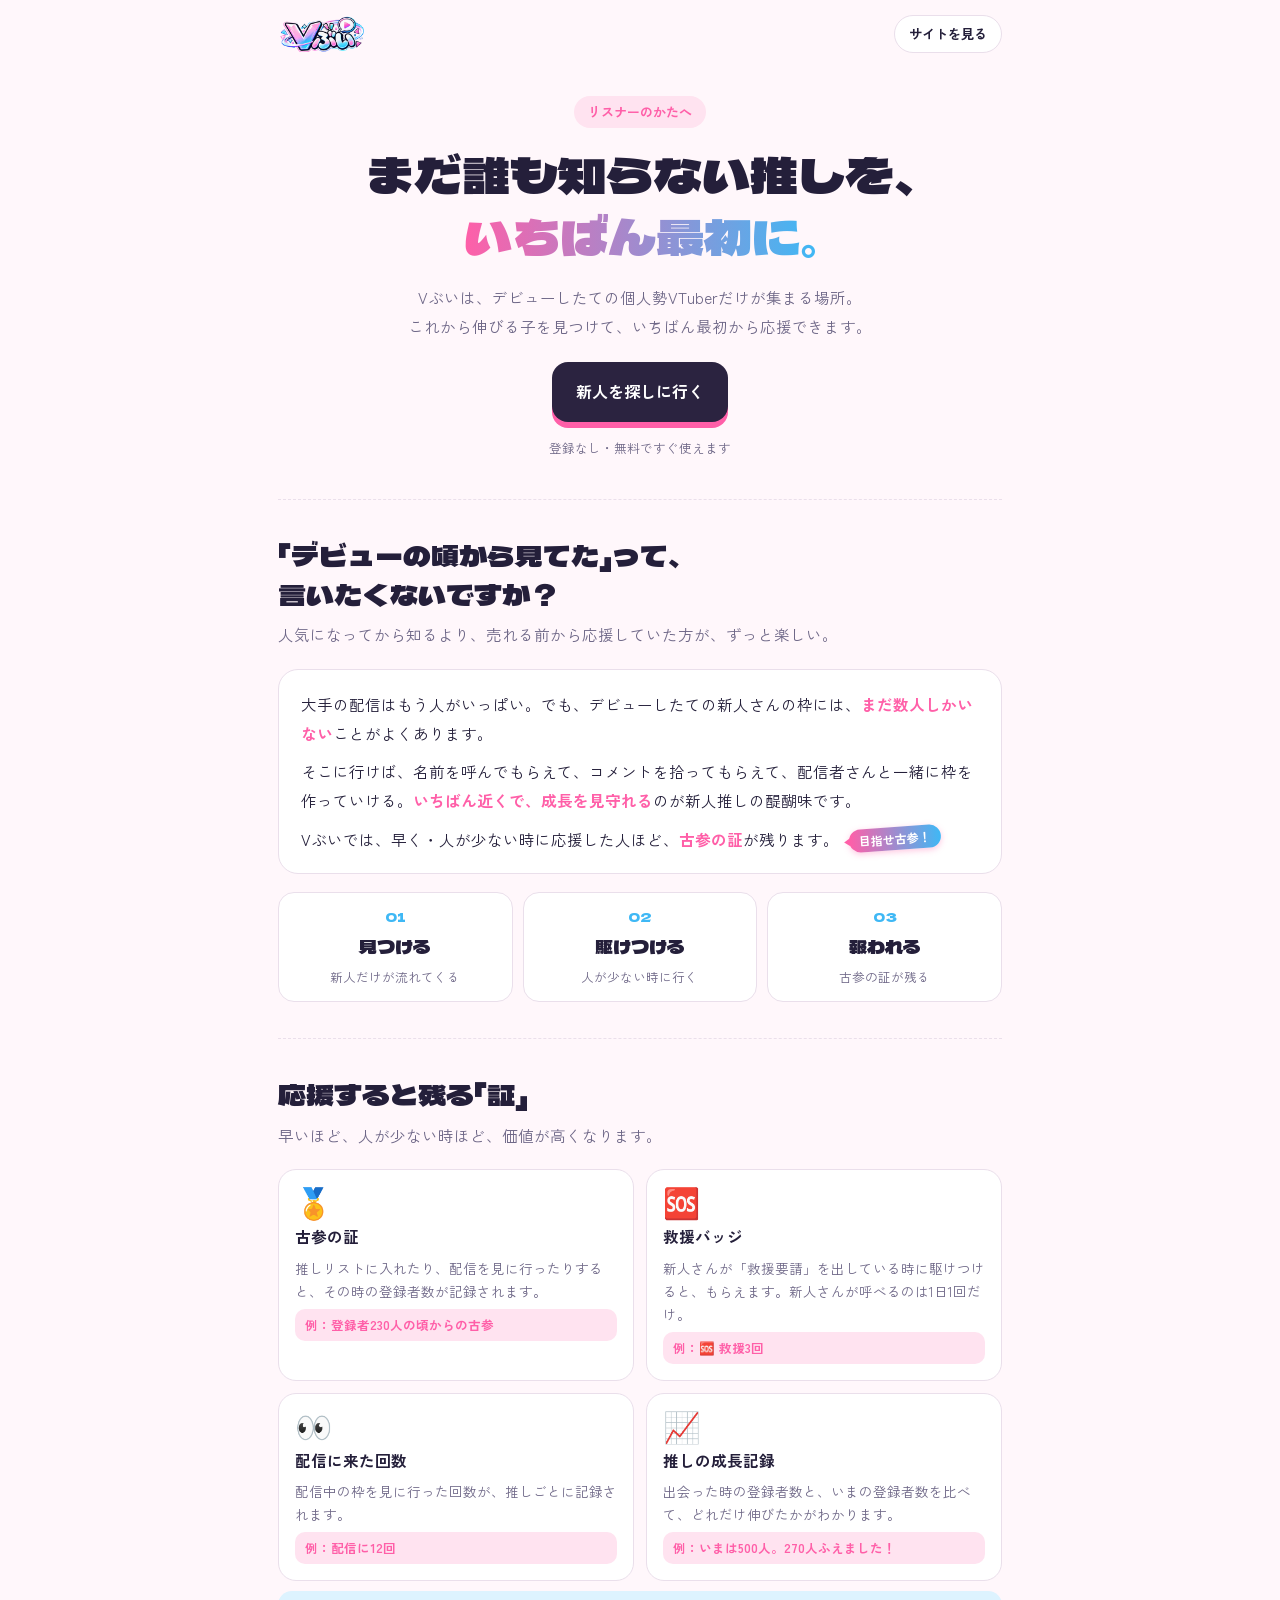
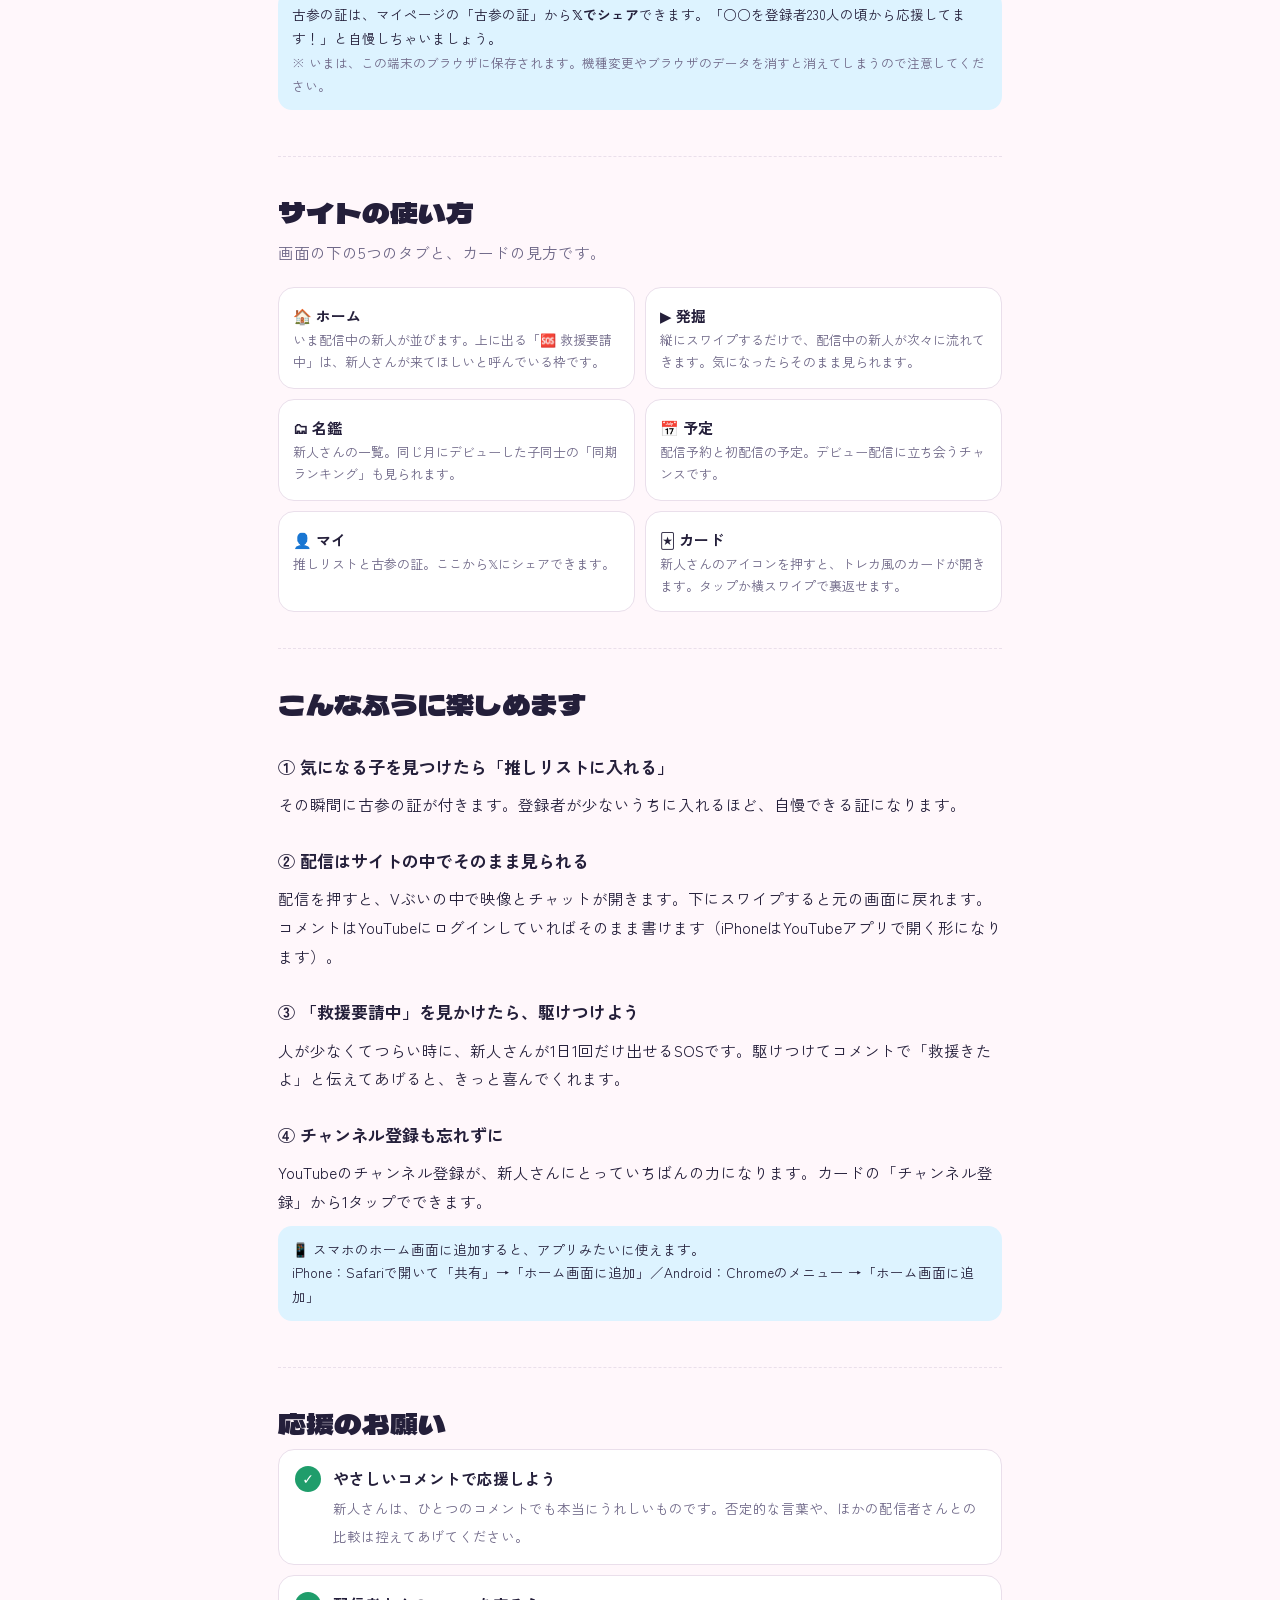
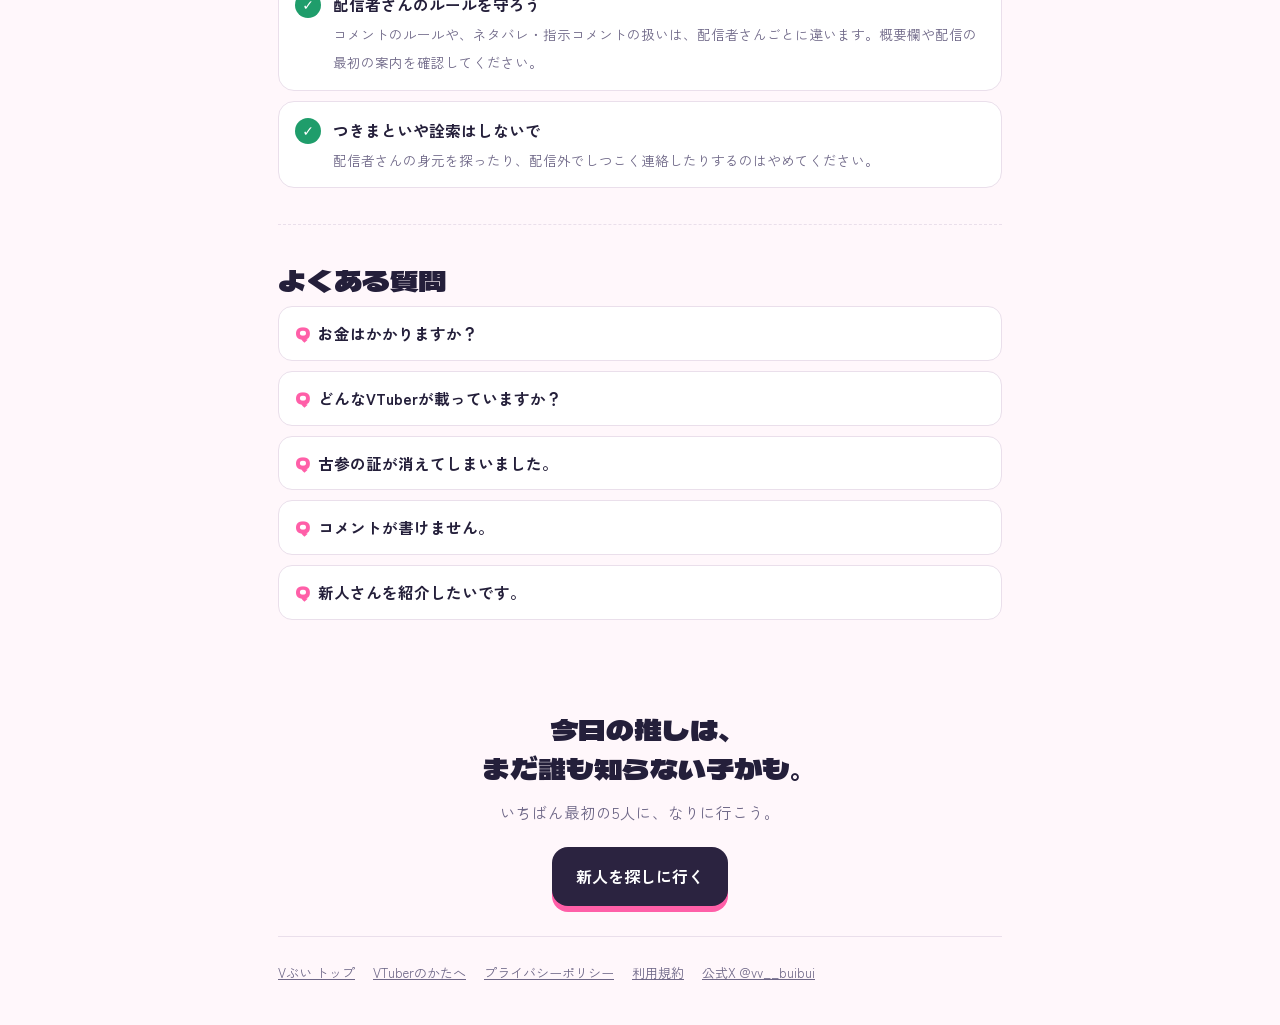
==== for-listener.html @ 29aeefef "リスナー向けLP・VTuber向け使い方ガイドを追加、各ページから相互リンク Co-Authored-By: Claude Opus 5.5 <noreply@anthropic.com> Claud" ====
<!doctype html>
<html lang="ja">
<head>
<meta charset="utf-8">
<meta name="viewport" content="width=device-width,initial-scale=1,viewport-fit=cover">
<title>リスナーのかたへ｜Vぶい</title>
<meta name="description" content="まだ誰も知らない新人VTuberを、いちばん最初に見つけよう。Vぶいは、デビューしたての個人勢VTuberだけが集まる場所です。早く応援した人ほど「古参の証」が残ります。">
<meta property="og:title" content="リスナーのかたへ｜Vぶい">
<meta property="og:description" content="これから伸びる新人VTuberを見つけて、いちばん最初から応援しよう。目指せ古参！">
<meta property="og:image" content="https://vvbuibui.com/icon-512.png">
<link rel="icon" href="icon-192.png">
<link rel="apple-touch-icon" href="icon-180.png">
<link rel="preconnect" href="https://fonts.googleapis.com">
<link rel="preconnect" href="https://fonts.gstatic.com" crossorigin>
<link rel="stylesheet" href="https://fonts.googleapis.com/css2?family=Dela+Gothic+One&family=Zen+Kaku+Gothic+New:wght@400;500;700&display=swap">
<link rel="stylesheet" href="lp.css">
</head>
<body>
<div class="wrap">
<header class="top">
  <a href="./"><img src="logo.png" alt="Vぶい"></a>
  <a class="app" href="./">サイトを見る</a>
</header>

<div class="hero">
  <span class="kicker">リスナーのかたへ</span>
  <h1>まだ誰も知らない推しを、<br><em>いちばん最初に。</em></h1>
  <p>Vぶいは、デビューしたての個人勢VTuberだけが集まる場所。<br>これから伸びる子を見つけて、いちばん最初から応援できます。</p>
  <a class="cta" href="./">新人を探しに行く</a>
  <span class="cta-note">登録なし・無料ですぐ使えます</span>
</div>

<section>
  <h2>「デビューの頃から見てた」って、<br>言いたくないですか？</h2>
  <p class="lead">人気になってから知るより、売れる前から応援していた方が、ずっと楽しい。</p>
  <div class="story">
    <p>大手の配信はもう人がいっぱい。でも、デビューしたての新人さんの枠には、<b>まだ数人しかいない</b>ことがよくあります。</p>
    <p>そこに行けば、名前を呼んでもらえて、コメントを拾ってもらえて、配信者さんと一緒に枠を作っていける。<b>いちばん近くで、成長を見守れる</b>のが新人推しの醍醐味です。</p>
    <p>Vぶいでは、早く・人が少ない時に応援した人ほど、<b>古参の証</b>が残ります。<span class="pop">目指せ古参！</span></p>
  </div>
  <div class="cycle">
    <div><span class="n">01</span><b>見つける</b><span>新人だけが流れてくる</span></div>
    <div><span class="n">02</span><b>駆けつける</b><span>人が少ない時に行く</span></div>
    <div><span class="n">03</span><b>報われる</b><span>古参の証が残る</span></div>
  </div>
</section>

<section>
  <h2>応援すると残る「証」</h2>
  <p class="lead">早いほど、人が少ない時ほど、価値が高くなります。</p>
  <div class="badges">
    <div class="badge"><span class="em">🏅</span><h3>古参の証</h3><p>推しリストに入れたり、配信を見に行ったりすると、その時の登録者数が記録されます。</p><span class="ex">例：登録者230人の頃からの古参</span></div>
    <div class="badge"><span class="em">🆘</span><h3>救援バッジ</h3><p>新人さんが「救援要請」を出している時に駆けつけると、もらえます。新人さんが呼べるのは1日1回だけ。</p><span class="ex">例：🆘 救援3回</span></div>
    <div class="badge"><span class="em">👀</span><h3>配信に来た回数</h3><p>配信中の枠を見に行った回数が、推しごとに記録されます。</p><span class="ex">例：配信に12回</span></div>
    <div class="badge"><span class="em">📈</span><h3>推しの成長記録</h3><p>出会った時の登録者数と、いまの登録者数を比べて、どれだけ伸びたかがわかります。</p><span class="ex">例：いまは500人。270人ふえました！</span></div>
  </div>
  <div class="note-box">古参の証は、マイページの「古参の証」から<b>𝕏でシェア</b>できます。「○○を登録者230人の頃から応援してます！」と自慢しちゃいましょう。<br><span style="font-size:12.5px;color:var(--muted)">※ いまは、この端末のブラウザに保存されます。機種変更やブラウザのデータを消すと消えてしまうので注意してください。</span></div>
</section>

<section>
  <h2>サイトの使い方</h2>
  <p class="lead">画面の下の5つのタブと、カードの見方です。</p>
  <div class="tabs4">
    <div><b>🏠 ホーム</b><span>いま配信中の新人が並びます。上に出る「🆘 救援要請中」は、新人さんが来てほしいと呼んでいる枠です。</span></div>
    <div><b>▶️ 発掘</b><span>縦にスワイプするだけで、配信中の新人が次々に流れてきます。気になったらそのまま見られます。</span></div>
    <div><b>🗂 名鑑</b><span>新人さんの一覧。同じ月にデビューした子同士の「同期ランキング」も見られます。</span></div>
    <div><b>📅 予定</b><span>配信予約と初配信の予定。デビュー配信に立ち会うチャンスです。</span></div>
    <div><b>👤 マイ</b><span>推しリストと古参の証。ここから𝕏にシェアできます。</span></div>
    <div><b>🃏 カード</b><span>新人さんのアイコンを押すと、トレカ風のカードが開きます。タップか横スワイプで裏返せます。</span></div>
  </div>
</section>

<section class="guide">
  <h2>こんなふうに楽しめます</h2>
  <h3>① 気になる子を見つけたら「推しリストに入れる」</h3>
  <p>その瞬間に古参の証が付きます。登録者が少ないうちに入れるほど、自慢できる証になります。</p>
  <h3>② 配信はサイトの中でそのまま見られる</h3>
  <p>配信を押すと、Vぶいの中で映像とチャットが開きます。下にスワイプすると元の画面に戻れます。コメントはYouTubeにログインしていればそのまま書けます（iPhoneはYouTubeアプリで開く形になります）。</p>
  <h3>③ 「救援要請中」を見かけたら、駆けつけよう</h3>
  <p>人が少なくてつらい時に、新人さんが1日1回だけ出せるSOSです。駆けつけてコメントで「救援きたよ」と伝えてあげると、きっと喜んでくれます。</p>
  <h3>④ チャンネル登録も忘れずに</h3>
  <p>YouTubeのチャンネル登録が、新人さんにとっていちばんの力になります。カードの「チャンネル登録」から1タップでできます。</p>
  <div class="note-box">📱 スマホのホーム画面に追加すると、アプリみたいに使えます。<br>iPhone：Safariで開いて「共有」→「ホーム画面に追加」／Android：Chromeのメニュー →「ホーム画面に追加」</div>
</section>

<section>
  <h2>応援のお願い</h2>
  <div class="safe">
    <div><span class="ck">✓</span><p style="margin:0"><b>やさしいコメントで応援しよう</b><span>新人さんは、ひとつのコメントでも本当にうれしいものです。否定的な言葉や、ほかの配信者さんとの比較は控えてあげてください。</span></p></div>
    <div><span class="ck">✓</span><p style="margin:0"><b>配信者さんのルールを守ろう</b><span>コメントのルールや、ネタバレ・指示コメントの扱いは、配信者さんごとに違います。概要欄や配信の最初の案内を確認してください。</span></p></div>
    <div><span class="ck">✓</span><p style="margin:0"><b>つきまといや詮索はしないで</b><span>配信者さんの身元を探ったり、配信外でしつこく連絡したりするのはやめてください。</span></p></div>
  </div>
</section>

<section class="faq">
  <h2>よくある質問</h2>
  <details><summary>お金はかかりますか？</summary><p>かかりません。登録もいりません。</p></details>
  <details><summary>どんなVTuberが載っていますか？</summary><p>YouTubeで配信している、デビューしたての個人勢VTuberです。大手事務所の方、AIの自動配信、切り抜きチャンネルは載せていません。</p></details>
  <details><summary>古参の証が消えてしまいました。</summary><p>いまはこの端末のブラウザに保存しているため、機種変更やブラウザのデータ削除で消えてしまいます。今後、アカウントに保存できるようにする予定です。</p></details>
  <details><summary>コメントが書けません。</summary><p>YouTubeにログインしていないと書けません。iPhoneでは、配信画面の「コメントする（YouTubeアプリで開く）」から書いてください。また、配信者さんがチャットをオフにしている枠もあります。</p></details>
  <details><summary>新人さんを紹介したいです。</summary><p>公式X（@vv__buibui）に教えてください。条件に合えば名鑑に追加します。</p></details>
</section>

<div class="final">
  <h2>今日の推しは、<br>まだ誰も知らない子かも。</h2>
  <p>いちばん最初の5人に、なりに行こう。</p>
  <a class="cta" href="./">新人を探しに行く</a>
</div>

<footer>
  <a href="./">Vぶい トップ</a>
  <a href="for-vtuber.html">VTuberのかたへ</a>
  <a href="privacy.html">プライバシーポリシー</a>
  <a href="terms.html">利用規約</a>
  <a href="https://x.com/vv__buibui" target="_blank" rel="noopener">公式X @vv__buibui</a>
</footer>
</div>
</body>
</html>
---- lp.css ----
:root{
  --bg:#FFF7FB; --surface:#FFFFFF; --ink:#241F3A; --muted:#6E6787; --line:#EADFEB;
  --pink:#FF5FA8; --pink-soft:#FFE3F0; --sky:#3FB8F5; --sky-soft:#DDF3FF; --navy:#2B2340; --gold:#FFC24A;
  --f-d:"Dela Gothic One","Hiragino Sans","Noto Sans JP",sans-serif;
  --f-b:"Zen Kaku Gothic New","Hiragino Sans","Noto Sans JP",system-ui,sans-serif;
  color-scheme:light;
}
@media (prefers-color-scheme:dark){:root{
  --bg:#130F1E; --surface:#1D1830; --ink:#F3EFFA; --muted:#A9A2BE; --line:#2F2845;
  --pink:#FF7AB8; --pink-soft:#3A1F33; --sky:#5CC6FA; --sky-soft:#17304A; --navy:#0B0914; --gold:#FFC24A; color-scheme:dark}}
*{box-sizing:border-box}
html{-webkit-text-size-adjust:100%}
body{margin:0;background:var(--bg);color:var(--ink);font:15.5px/1.85 var(--f-b)}
a{color:var(--pink)}
.wrap{max-width:760px;margin:0 auto;padding-left:max(18px,env(safe-area-inset-left,0px));padding-right:max(18px,env(safe-area-inset-right,0px))}
header.top{display:flex;align-items:center;justify-content:space-between;padding-block:14px}
header.top img{height:40px;width:auto;display:block}
header.top a.app{font-size:13px;font-weight:700;color:var(--ink);text-decoration:none;border:1.5px solid var(--line);border-radius:999px;padding:6px 14px;background:var(--surface)}

.hero{padding-block:28px 40px;text-align:center}
.hero .kicker{display:inline-block;font-weight:700;font-size:13px;color:var(--pink);background:var(--pink-soft);border-radius:999px;padding:4px 14px;margin-bottom:14px}
.hero h1{font-family:var(--f-d);font-weight:400;font-size:clamp(30px,8vw,48px);line-height:1.3;margin:0 0 16px;text-wrap:balance}
.hero h1 em{font-style:normal;background:linear-gradient(90deg,var(--pink),var(--sky));-webkit-background-clip:text;background-clip:text;color:transparent}
.hero p{margin:0 auto 22px;max-width:34em;color:var(--muted)}
.cta{display:inline-flex;align-items:center;gap:10px;background:var(--navy);color:#fff;text-decoration:none;font-weight:700;font-size:16px;border-radius:16px;padding:15px 24px;box-shadow:0 6px 0 var(--pink)}
.cta:active{transform:translateY(3px);box-shadow:0 3px 0 var(--pink)}
.cta svg{width:20px;height:20px}
.cta-note{display:block;margin-top:14px;font-size:12.5px;color:var(--muted)}

section{padding-block:36px;border-top:1px dashed var(--line)}
h2{font-family:var(--f-d);font-weight:400;font-size:clamp(22px,5.5vw,28px);line-height:1.4;margin:0 0 6px;text-wrap:balance}
.lead{color:var(--muted);margin:0 0 20px}

.story{background:var(--surface);border:1.5px solid var(--line);border-radius:20px;padding:20px 22px}
.story p{margin:0 0 10px}.story p:last-child{margin:0}
.story b{color:var(--pink);font-weight:700}
.pop{position:relative;display:inline-block;margin-left:10px;font-size:12px;font-weight:700;color:#fff;background:linear-gradient(90deg,var(--pink),var(--sky));border-radius:999px;padding:2px 10px;line-height:1.6;vertical-align:2px;transform:rotate(-4deg);box-shadow:0 2px 6px rgba(255,95,168,.35);white-space:nowrap}
.pop::before{content:"";position:absolute;left:-5px;top:50%;margin-top:-4px;border:4px solid transparent;border-right:6px solid var(--pink);border-left:0}

.cycle{display:grid;grid-template-columns:repeat(3,1fr);gap:10px;margin-top:18px}
.cycle div{background:var(--surface);border:1.5px solid var(--line);border-radius:16px;padding:14px 12px;text-align:center}
.cycle .n{font-family:var(--f-d);font-size:13px;color:var(--sky)}
.cycle b{display:block;font-family:var(--f-d);font-weight:400;font-size:18px;margin:2px 0 4px}
.cycle span{font-size:12.5px;color:var(--muted);line-height:1.6;display:block}

.cards{display:grid;grid-template-columns:repeat(2,1fr);gap:12px}
.card{background:var(--surface);border:1.5px solid var(--line);border-radius:18px;padding:16px;display:flex;flex-direction:column;gap:6px;min-width:0}
.card .ic{width:40px;height:40px;border-radius:12px;display:grid;place-items:center;font-size:21px;background:var(--pink-soft)}
.card:nth-child(even) .ic{background:var(--sky-soft)}
.card h3{margin:0;font-size:15.5px;line-height:1.45}
.card p{margin:0;font-size:13.5px;color:var(--muted);line-height:1.7}
.tag{display:inline-block;font-size:11px;font-weight:700;border-radius:6px;padding:1px 7px;margin-left:4px;vertical-align:2px}
.tag.now{background:#1F9D6B;color:#fff}
.tag.soon{background:var(--line);color:var(--muted)}

.safe{display:flex;flex-direction:column;gap:10px}
.safe div{display:flex;gap:12px;align-items:flex-start;background:var(--surface);border:1.5px solid var(--line);border-radius:16px;padding:14px 16px}
.safe .ck{flex:none;width:26px;height:26px;border-radius:50%;background:#1F9D6B;color:#fff;display:grid;place-items:center;font-size:14px;font-weight:700;margin-top:2px}
.safe b{display:block}
.safe span{font-size:13.5px;color:var(--muted);line-height:1.7}

.steps{counter-reset:s;display:flex;flex-direction:column;gap:12px;padding:0;margin:0;list-style:none}
.steps li{counter-increment:s;display:flex;gap:14px;align-items:flex-start;background:var(--surface);border:1.5px solid var(--line);border-radius:16px;padding:14px 16px}
.steps li::before{content:counter(s);flex:none;width:34px;height:34px;border-radius:12px;background:var(--navy);color:var(--gold);font-family:var(--f-d);display:grid;place-items:center;font-size:17px}
.steps b{display:block}
.steps span{font-size:13.5px;color:var(--muted);line-height:1.7;display:block}
.warn{margin-top:14px;font-size:13px;background:var(--sky-soft);border-radius:14px;padding:12px 14px;line-height:1.7}

.faq details{background:var(--surface);border:1.5px solid var(--line);border-radius:14px;padding:12px 16px;margin-bottom:10px}
.faq summary{font-weight:700;cursor:pointer;list-style:none;display:flex;gap:8px}
.faq summary::before{content:"Q";color:var(--pink);font-family:var(--f-d)}
.faq summary::-webkit-details-marker{display:none}
.faq details p{margin:8px 0 2px;font-size:14px;color:var(--muted)}

.final{text-align:center;padding-block:44px 30px}
.final h2{margin-bottom:10px}
.final p{color:var(--muted);margin:0 0 20px}

footer{padding-block:24px 40px;border-top:1px solid var(--line);font-size:13px;color:var(--muted);display:flex;flex-wrap:wrap;gap:14px 18px}
footer a{color:var(--muted)}

@media (max-width:520px){
  .cards{grid-template-columns:1fr}
  .cycle{grid-template-columns:1fr}
  .cycle div{display:flex;align-items:center;gap:12px;text-align:left}
  .cycle b{margin:0;min-width:5.5em}
}
/* 追加：使い方ページ・リスナー向け */
.toc{display:flex;flex-wrap:wrap;gap:8px;margin:0 0 8px}
.toc a{font-size:13px;font-weight:700;text-decoration:none;color:var(--ink);background:var(--surface);border:1.5px solid var(--line);border-radius:999px;padding:6px 12px}
.badges{display:grid;grid-template-columns:repeat(2,1fr);gap:12px}
.badge{background:var(--surface);border:1.5px solid var(--line);border-radius:18px;padding:16px;display:flex;flex-direction:column;gap:6px;min-width:0}
.badge .em{font-size:30px;line-height:1}
.badge h3{margin:0;font-size:15.5px}
.badge p{margin:0;font-size:13.5px;color:var(--muted);line-height:1.7}
.badge .ex{font-size:12.5px;font-weight:700;color:var(--pink);background:var(--pink-soft);border-radius:10px;padding:6px 10px;line-height:1.6}
.tabs4{display:grid;grid-template-columns:repeat(2,1fr);gap:10px}
.tabs4 div{background:var(--surface);border:1.5px solid var(--line);border-radius:16px;padding:14px}
.tabs4 b{display:block;font-size:15px}
.tabs4 span{font-size:13px;color:var(--muted);line-height:1.7;display:block}
.guide h3{font-size:17px;margin:26px 0 8px}
.guide p{margin:0 0 10px}
.note-box{background:var(--sky-soft);border-radius:14px;padding:12px 14px;font-size:13.5px;line-height:1.75;margin:10px 0}
.soon-box{background:var(--surface);border:1.5px dashed var(--line);border-radius:16px;padding:14px 16px;font-size:14px;color:var(--muted)}
.soon-box b{color:var(--ink)}
.cta.alt{background:var(--surface);color:var(--ink);border:2px solid var(--navy);box-shadow:0 6px 0 var(--sky)}
@media (max-width:520px){.badges,.tabs4{grid-template-columns:1fr}}
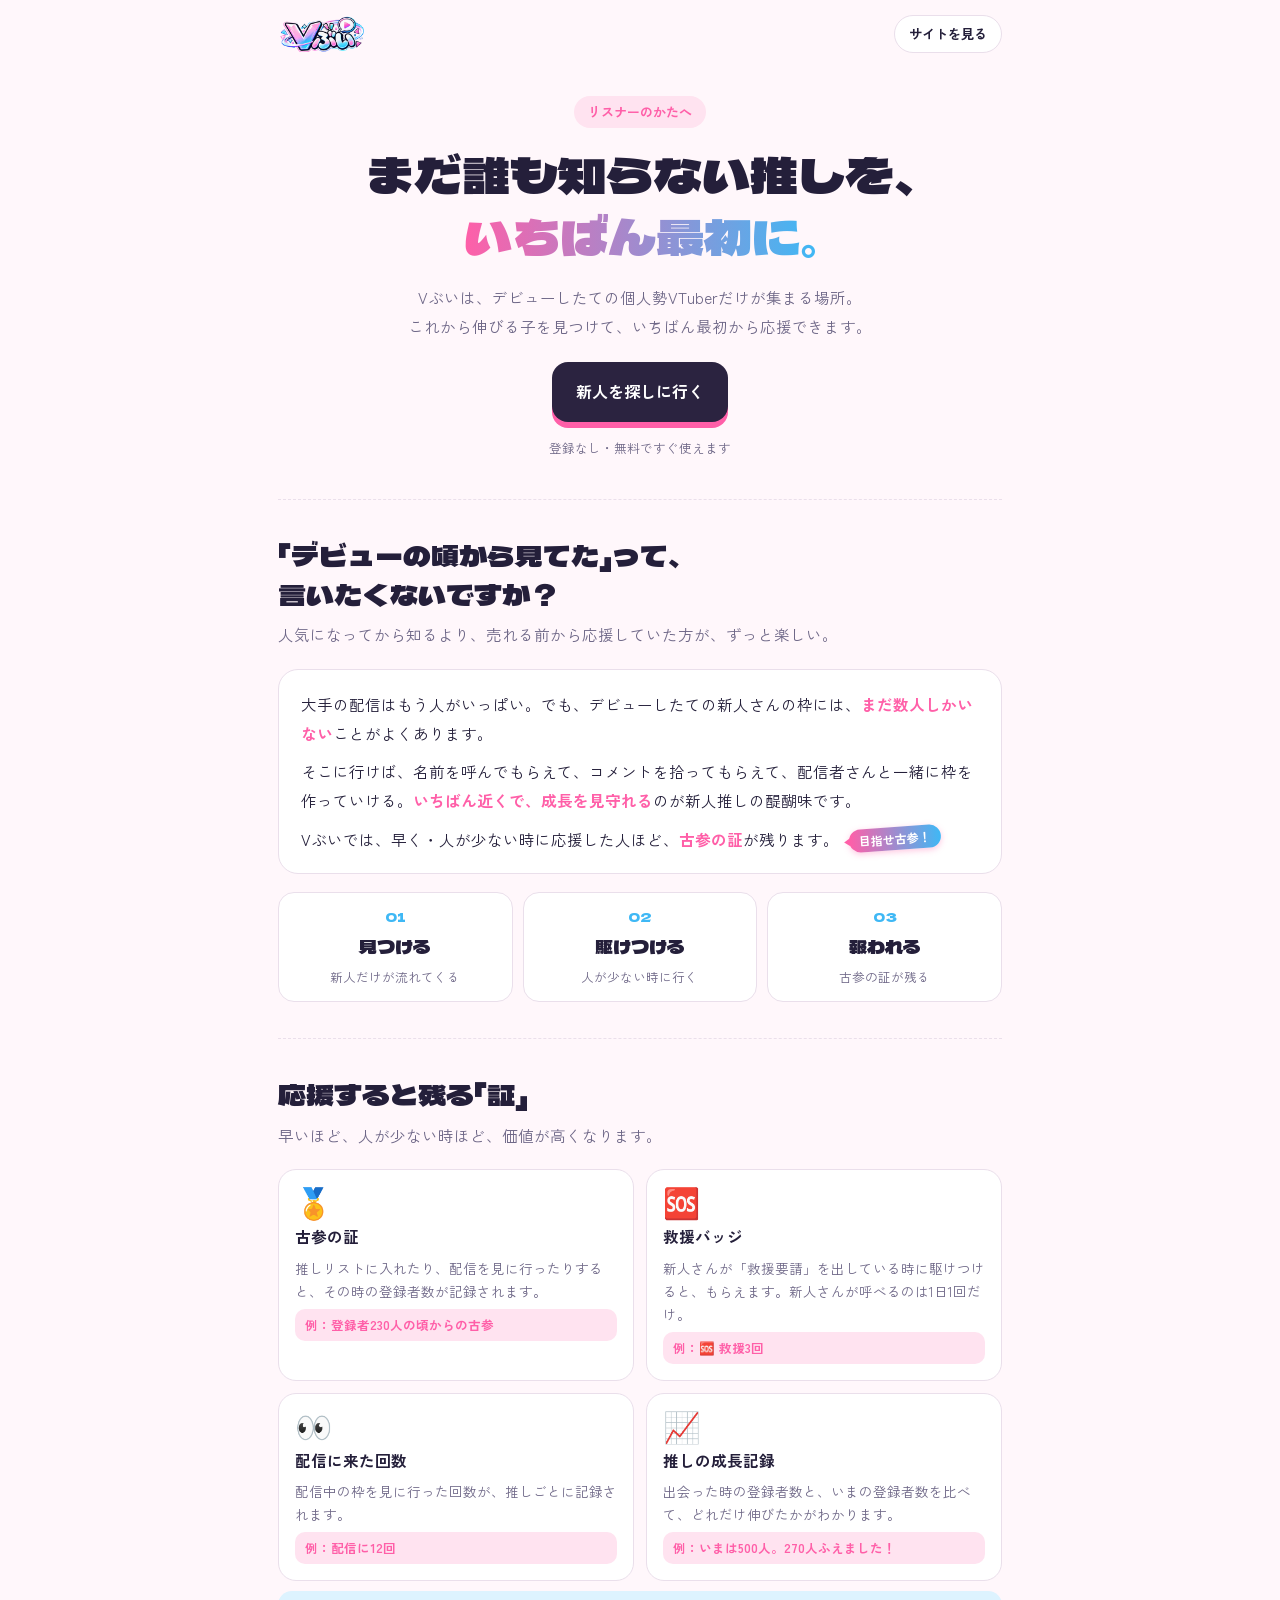
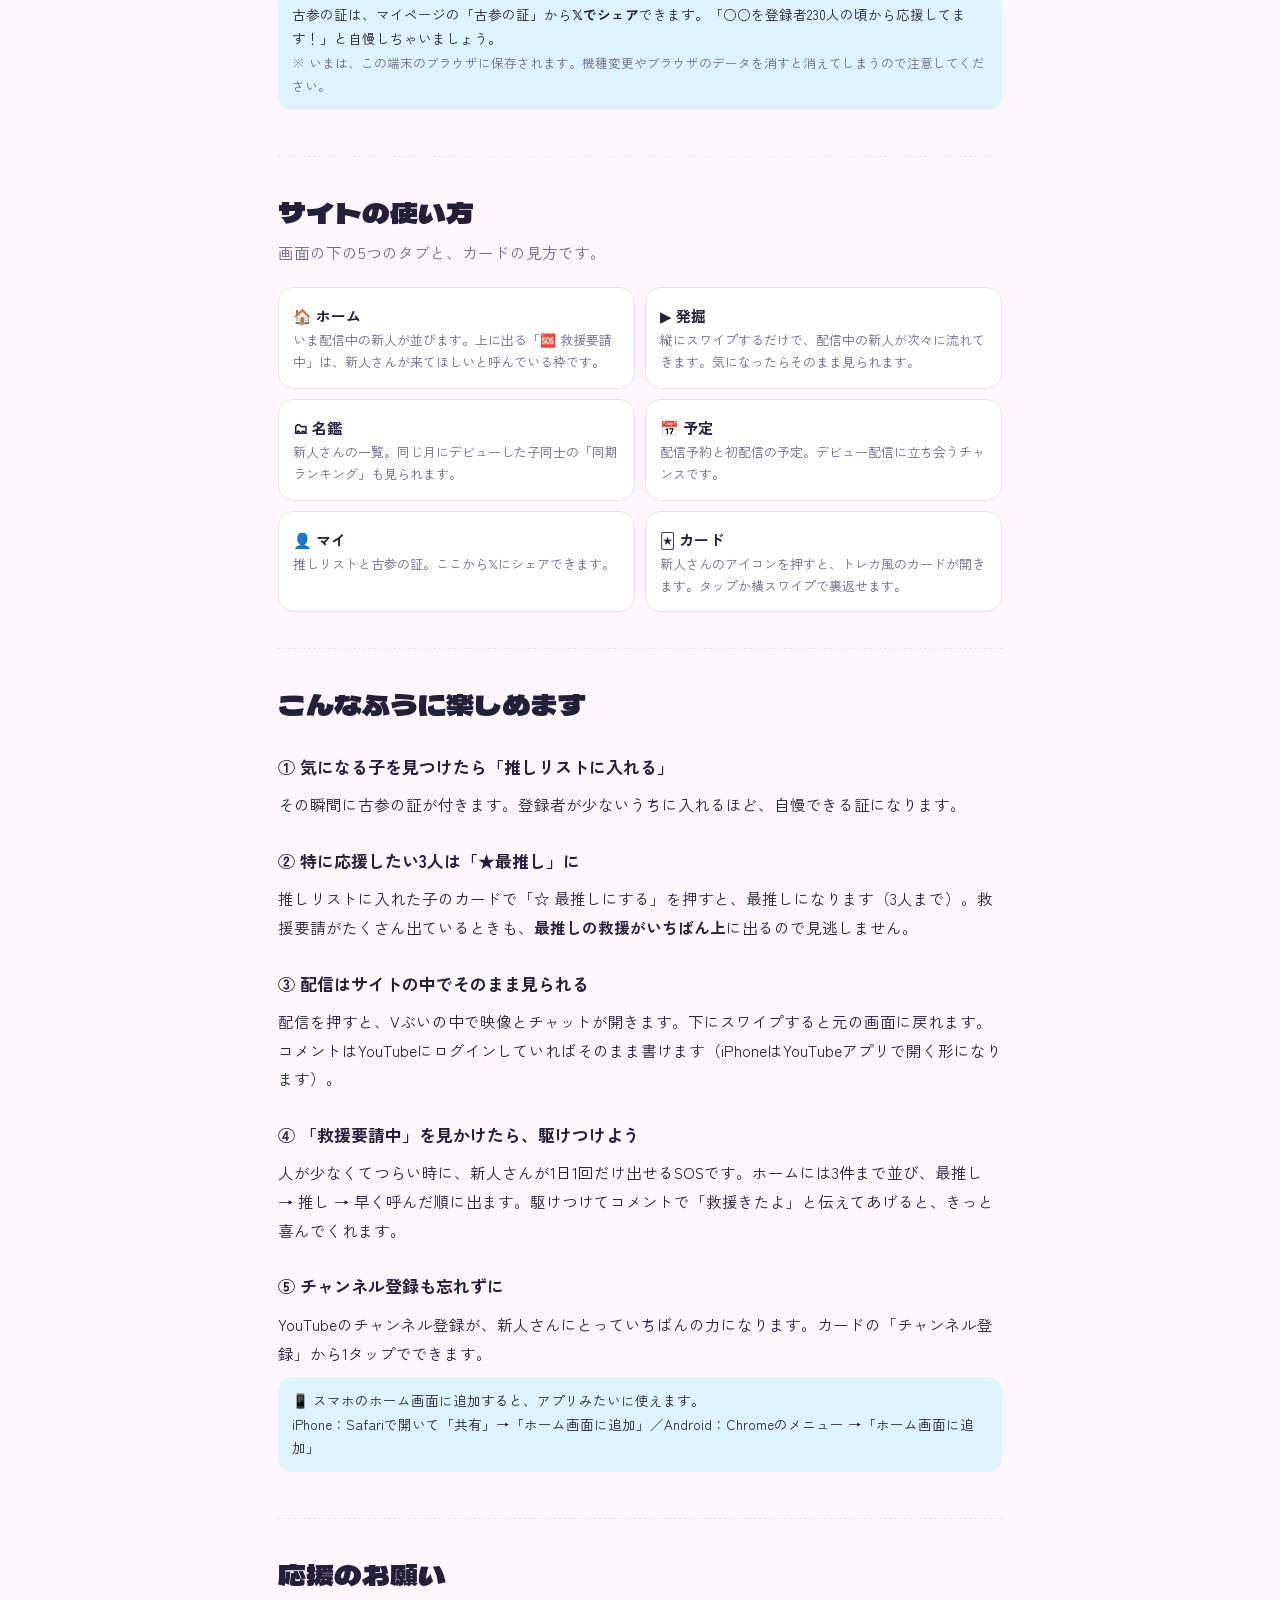
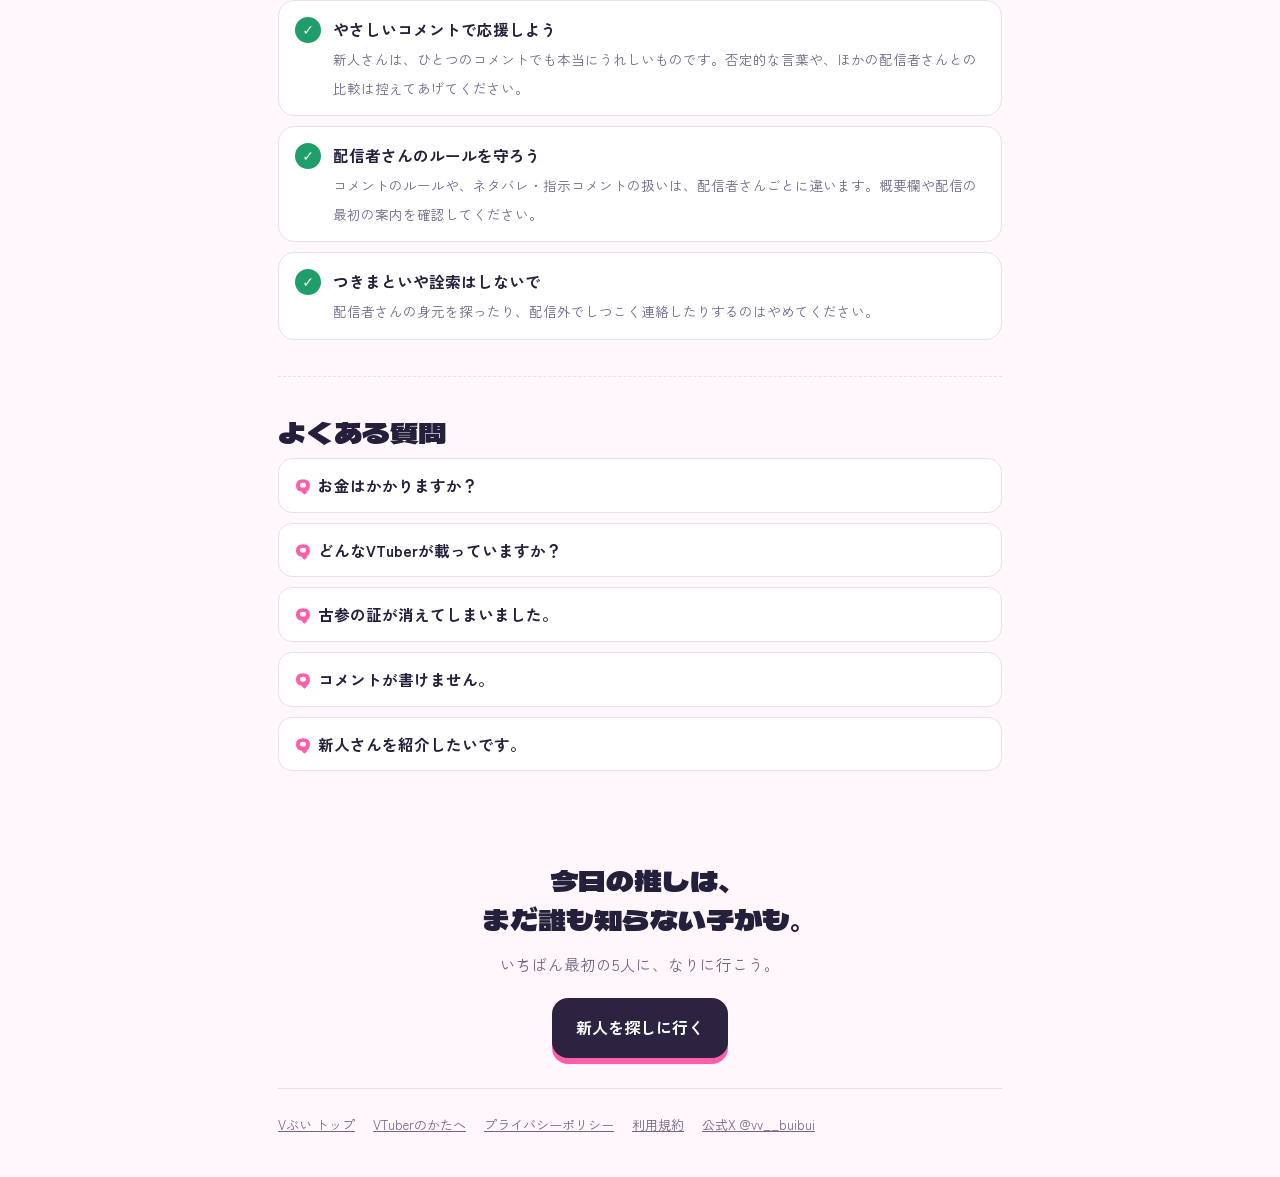
==== commit 97b31827: "最推し（3人まで）を追加、救援要請は最推し→推し→早い順で3件表示 Co-Authored-By: Claude Opus 5.5 <noreply@anthropic.com> Claude-Ses" ====
--- a/for-listener.html
+++ b/for-listener.html
@@ -74,11 +74,13 @@
   <h2>こんなふうに楽しめます</h2>
   <h3>① 気になる子を見つけたら「推しリストに入れる」</h3>
   <p>その瞬間に古参の証が付きます。登録者が少ないうちに入れるほど、自慢できる証になります。</p>
-  <h3>② 配信はサイトの中でそのまま見られる</h3>
+  <h3>② 特に応援したい3人は「★最推し」に</h3>
+  <p>推しリストに入れた子のカードで「☆ 最推しにする」を押すと、最推しになります（3人まで）。救援要請がたくさん出ているときも、<b>最推しの救援がいちばん上</b>に出るので見逃しません。</p>
+  <h3>③ 配信はサイトの中でそのまま見られる</h3>
   <p>配信を押すと、Vぶいの中で映像とチャットが開きます。下にスワイプすると元の画面に戻れます。コメントはYouTubeにログインしていればそのまま書けます（iPhoneはYouTubeアプリで開く形になります）。</p>
-  <h3>③ 「救援要請中」を見かけたら、駆けつけよう</h3>
-  <p>人が少なくてつらい時に、新人さんが1日1回だけ出せるSOSです。駆けつけてコメントで「救援きたよ」と伝えてあげると、きっと喜んでくれます。</p>
-  <h3>④ チャンネル登録も忘れずに</h3>
+  <h3>④ 「救援要請中」を見かけたら、駆けつけよう</h3>
+  <p>人が少なくてつらい時に、新人さんが1日1回だけ出せるSOSです。ホームには3件まで並び、最推し → 推し → 早く呼んだ順に出ます。駆けつけてコメントで「救援きたよ」と伝えてあげると、きっと喜んでくれます。</p>
+  <h3>⑤ チャンネル登録も忘れずに</h3>
   <p>YouTubeのチャンネル登録が、新人さんにとっていちばんの力になります。カードの「チャンネル登録」から1タップでできます。</p>
   <div class="note-box">📱 スマホのホーム画面に追加すると、アプリみたいに使えます。<br>iPhone：Safariで開いて「共有」→「ホーム画面に追加」／Android：Chromeのメニュー →「ホーム画面に追加」</div>
 </section>
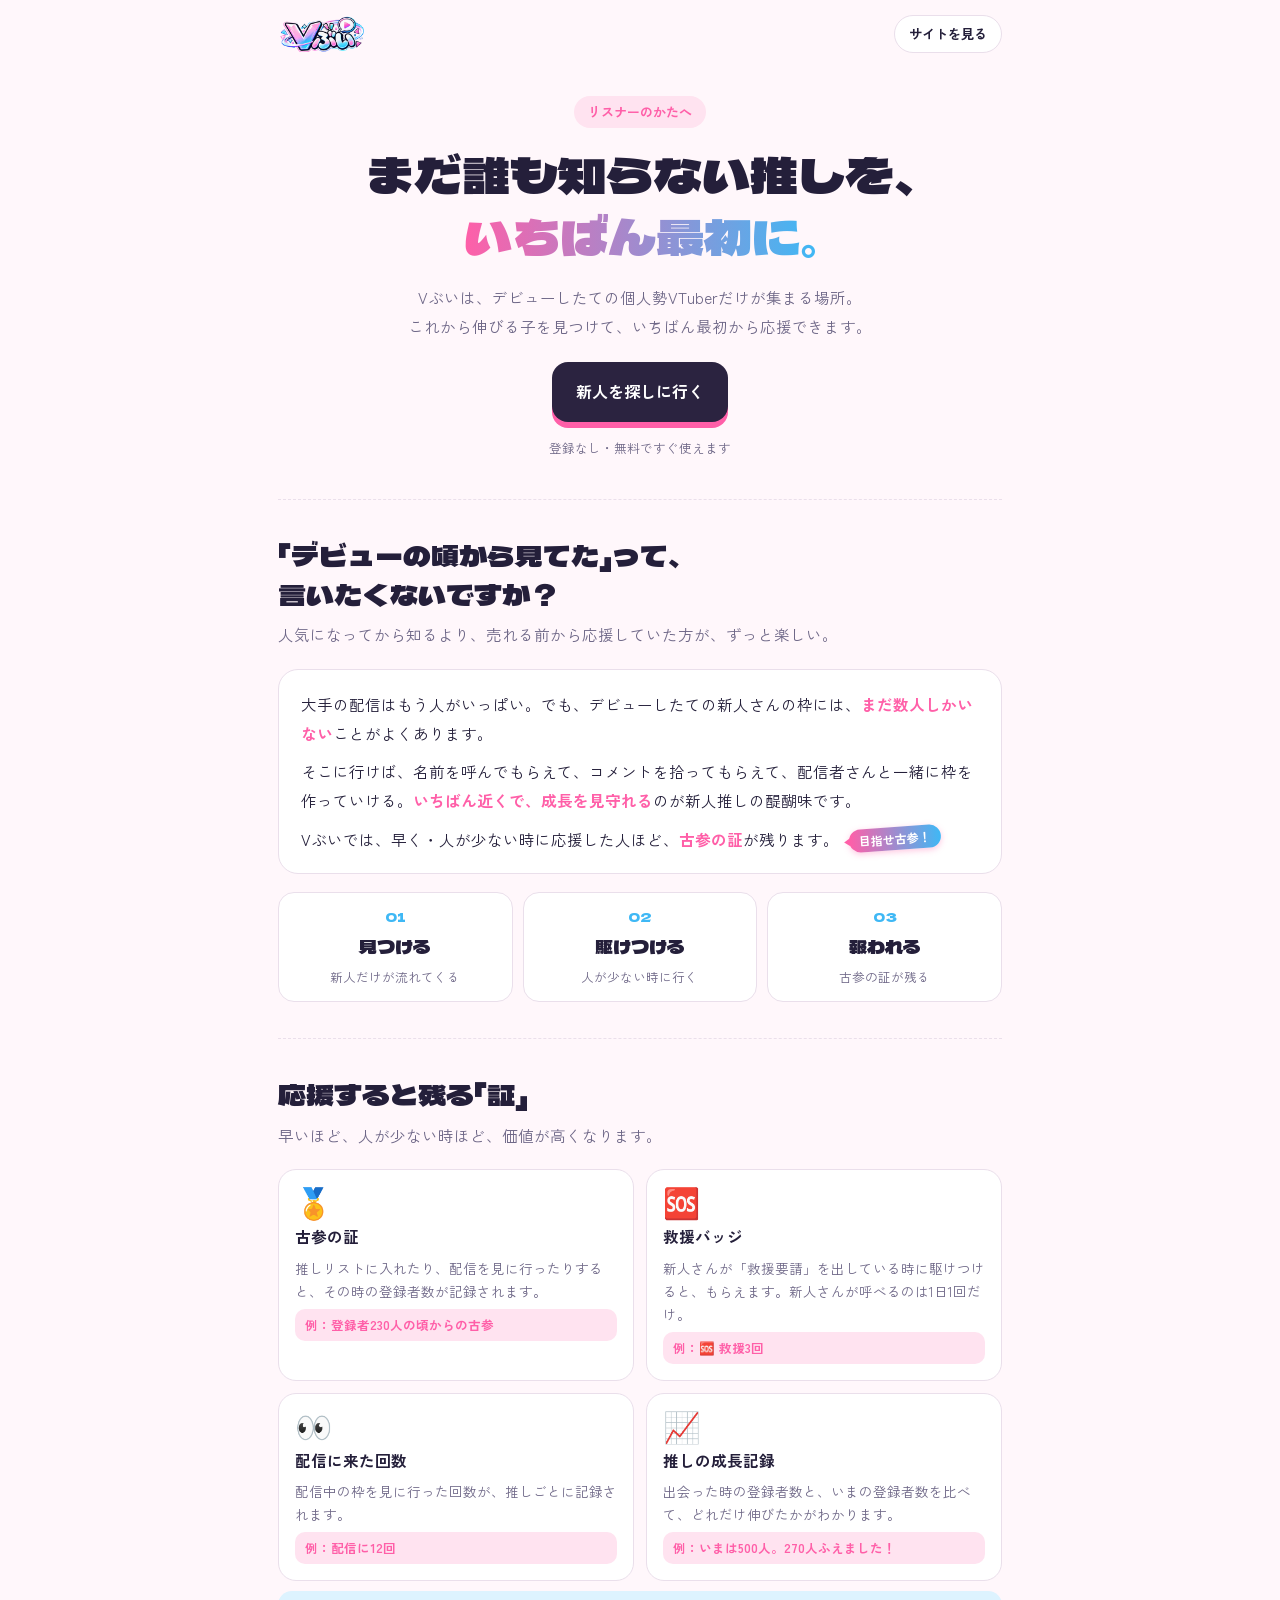
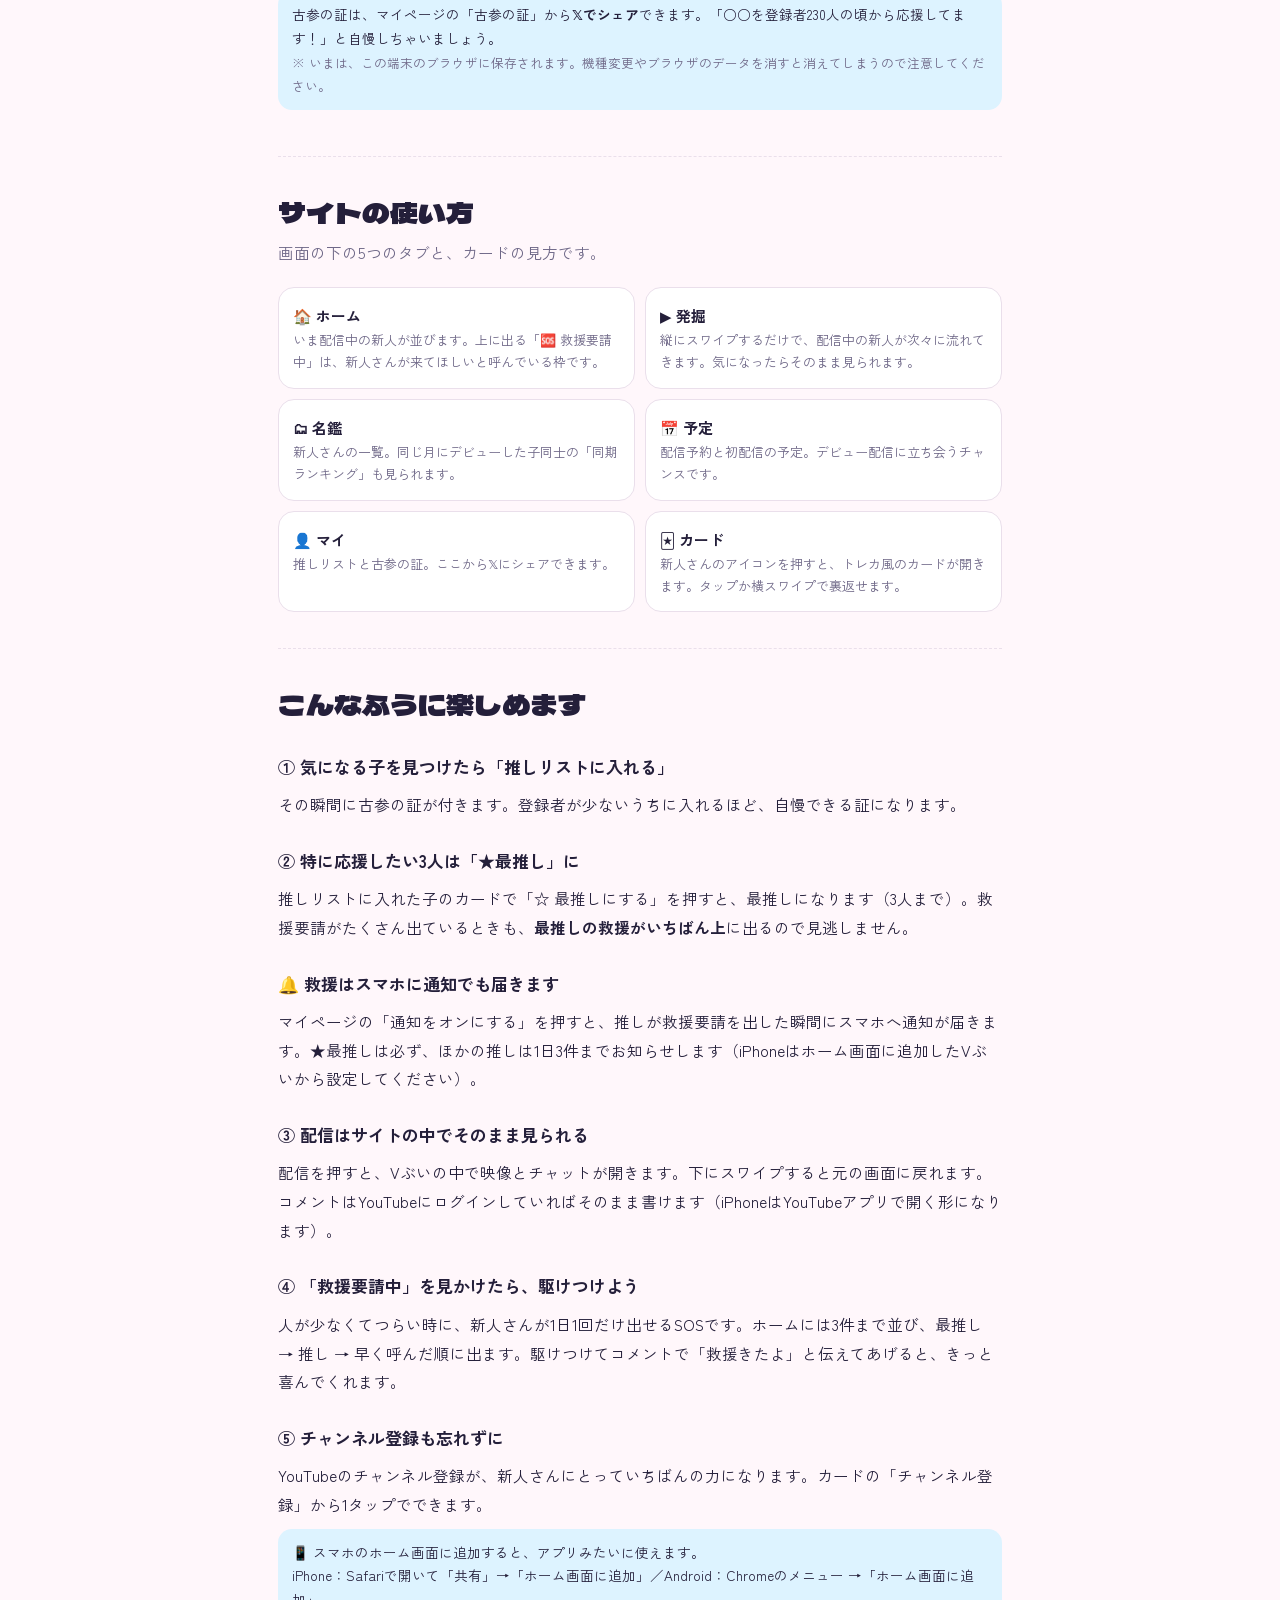
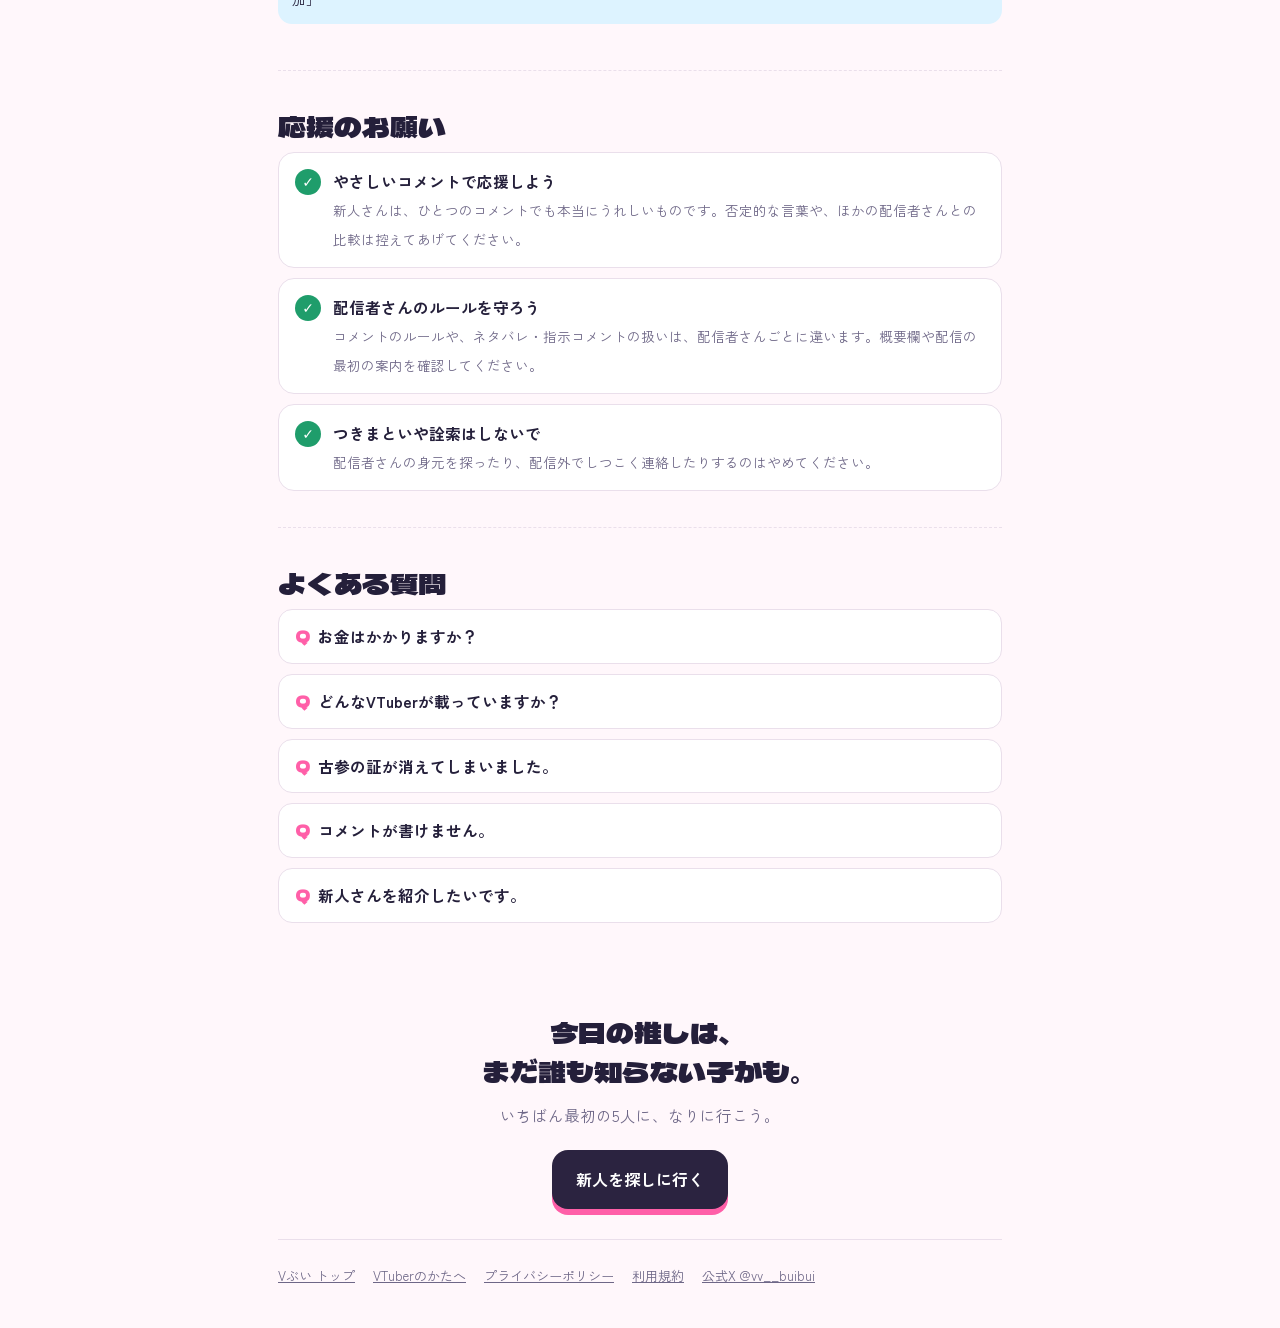
==== commit f84dab51: "救援を10分に、推しの救援をプッシュ通知で届ける機能を追加 Co-Authored-By: Claude Opus 5.5 <noreply@anthropic.com> Claude-Session" ====
--- a/for-listener.html
+++ b/for-listener.html
@@ -76,6 +76,8 @@
   <p>その瞬間に古参の証が付きます。登録者が少ないうちに入れるほど、自慢できる証になります。</p>
   <h3>② 特に応援したい3人は「★最推し」に</h3>
   <p>推しリストに入れた子のカードで「☆ 最推しにする」を押すと、最推しになります（3人まで）。救援要請がたくさん出ているときも、<b>最推しの救援がいちばん上</b>に出るので見逃しません。</p>
+  <h3>🔔 救援はスマホに通知でも届きます</h3>
+  <p>マイページの「通知をオンにする」を押すと、推しが救援要請を出した瞬間にスマホへ通知が届きます。★最推しは必ず、ほかの推しは1日3件までお知らせします（iPhoneはホーム画面に追加したVぶいから設定してください）。</p>
   <h3>③ 配信はサイトの中でそのまま見られる</h3>
   <p>配信を押すと、Vぶいの中で映像とチャットが開きます。下にスワイプすると元の画面に戻れます。コメントはYouTubeにログインしていればそのまま書けます（iPhoneはYouTubeアプリで開く形になります）。</p>
   <h3>④ 「救援要請中」を見かけたら、駆けつけよう</h3>
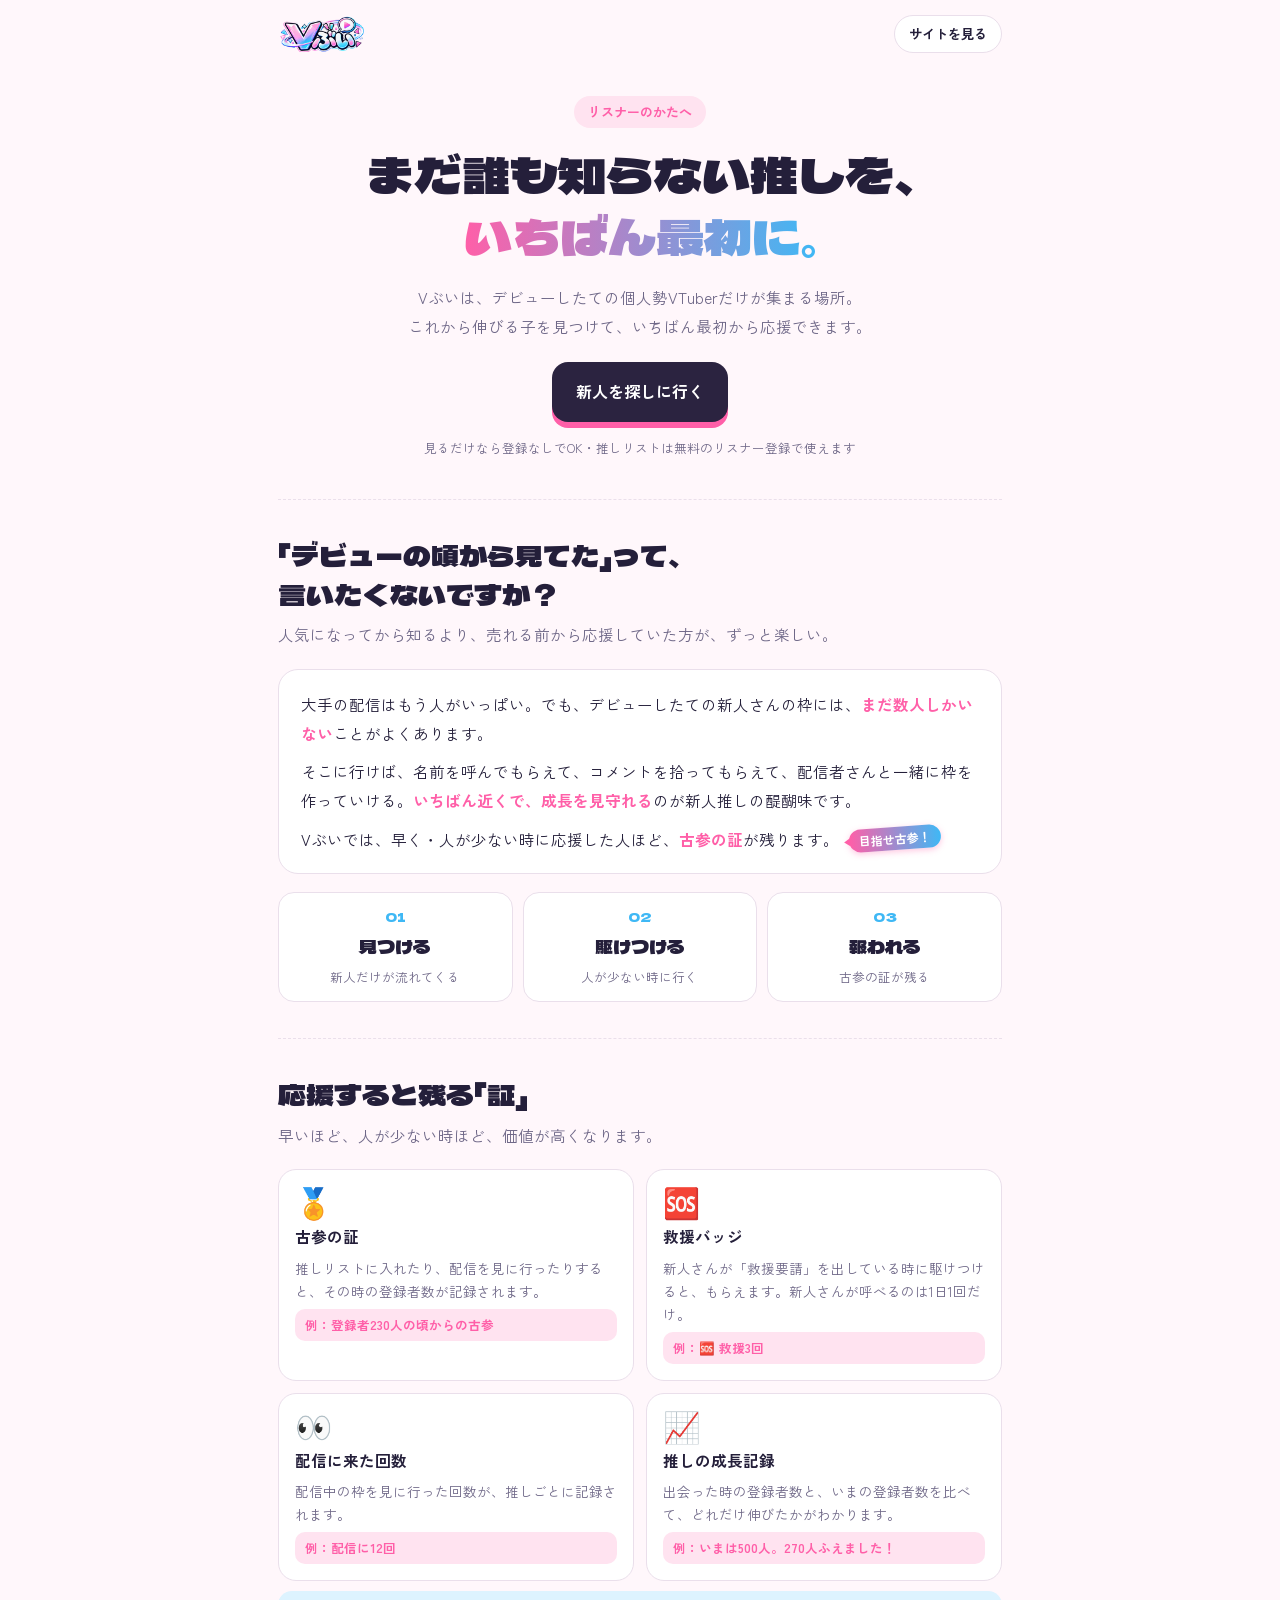
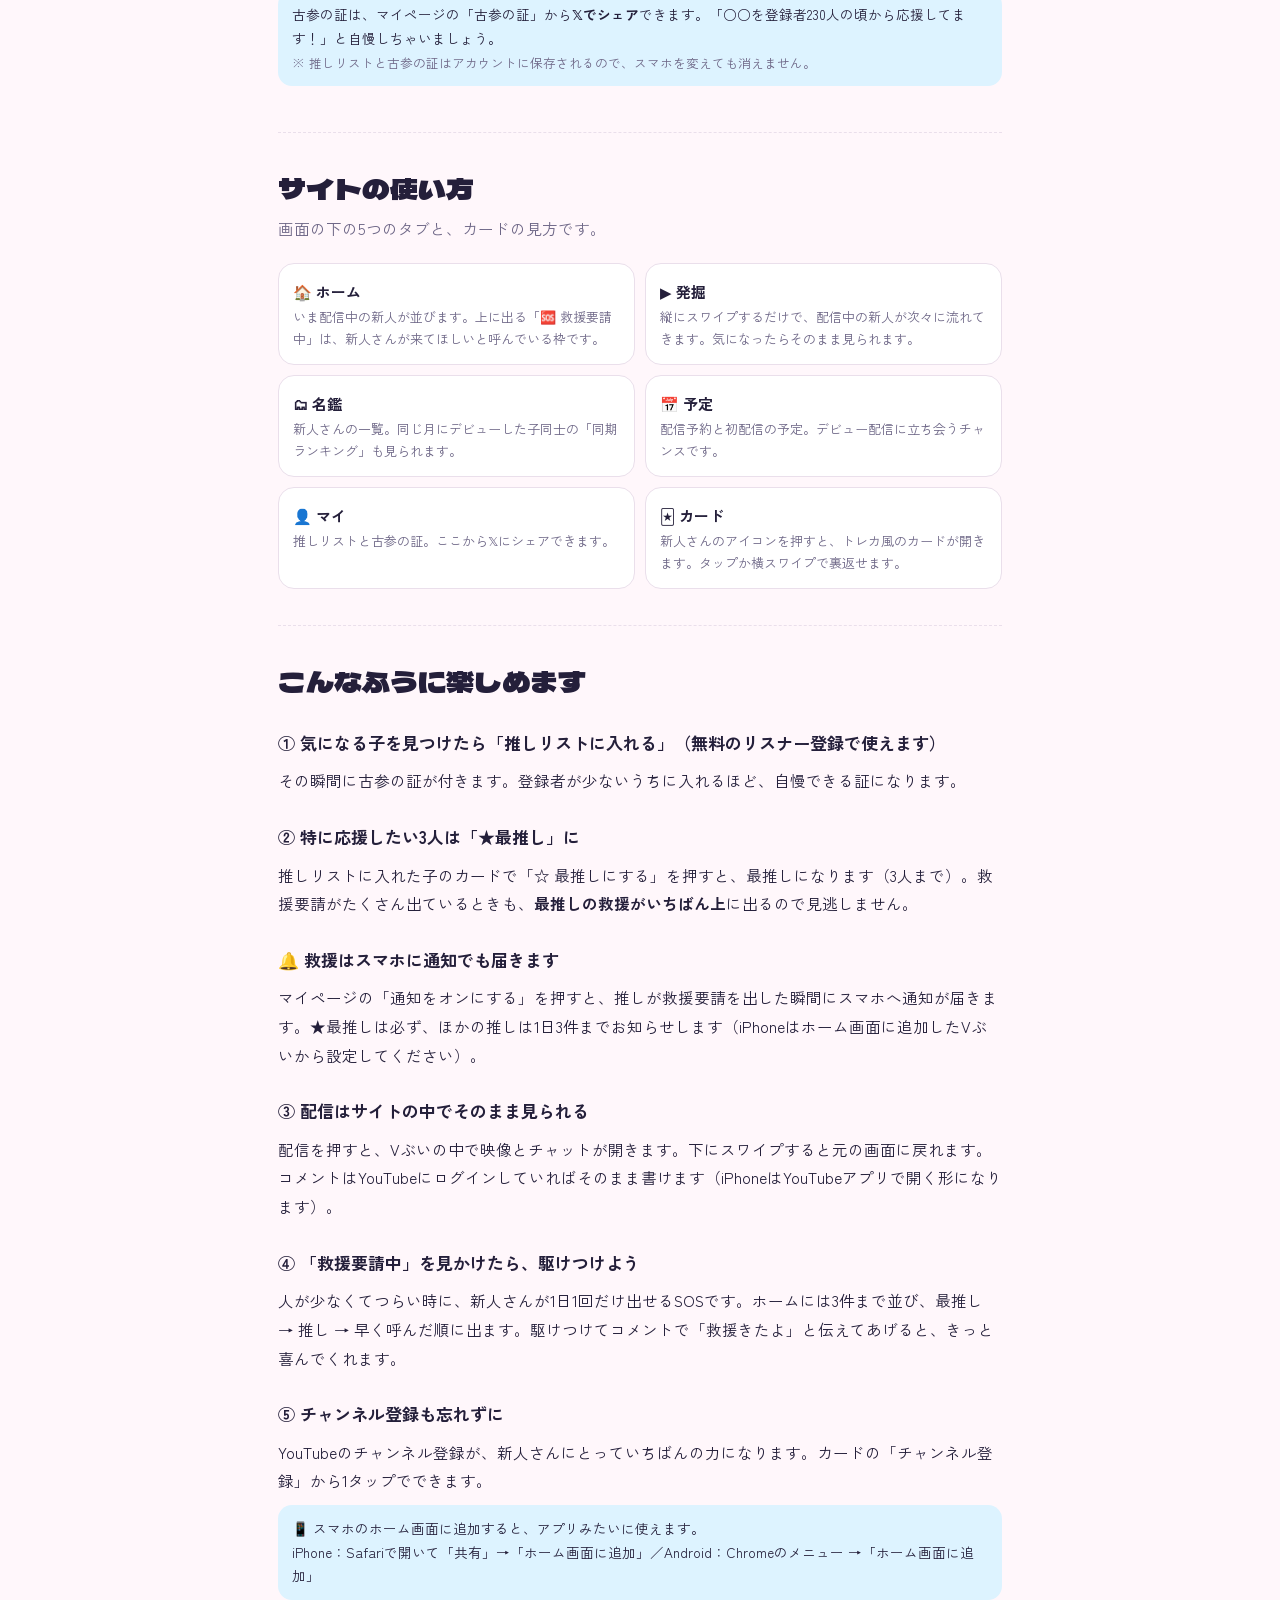
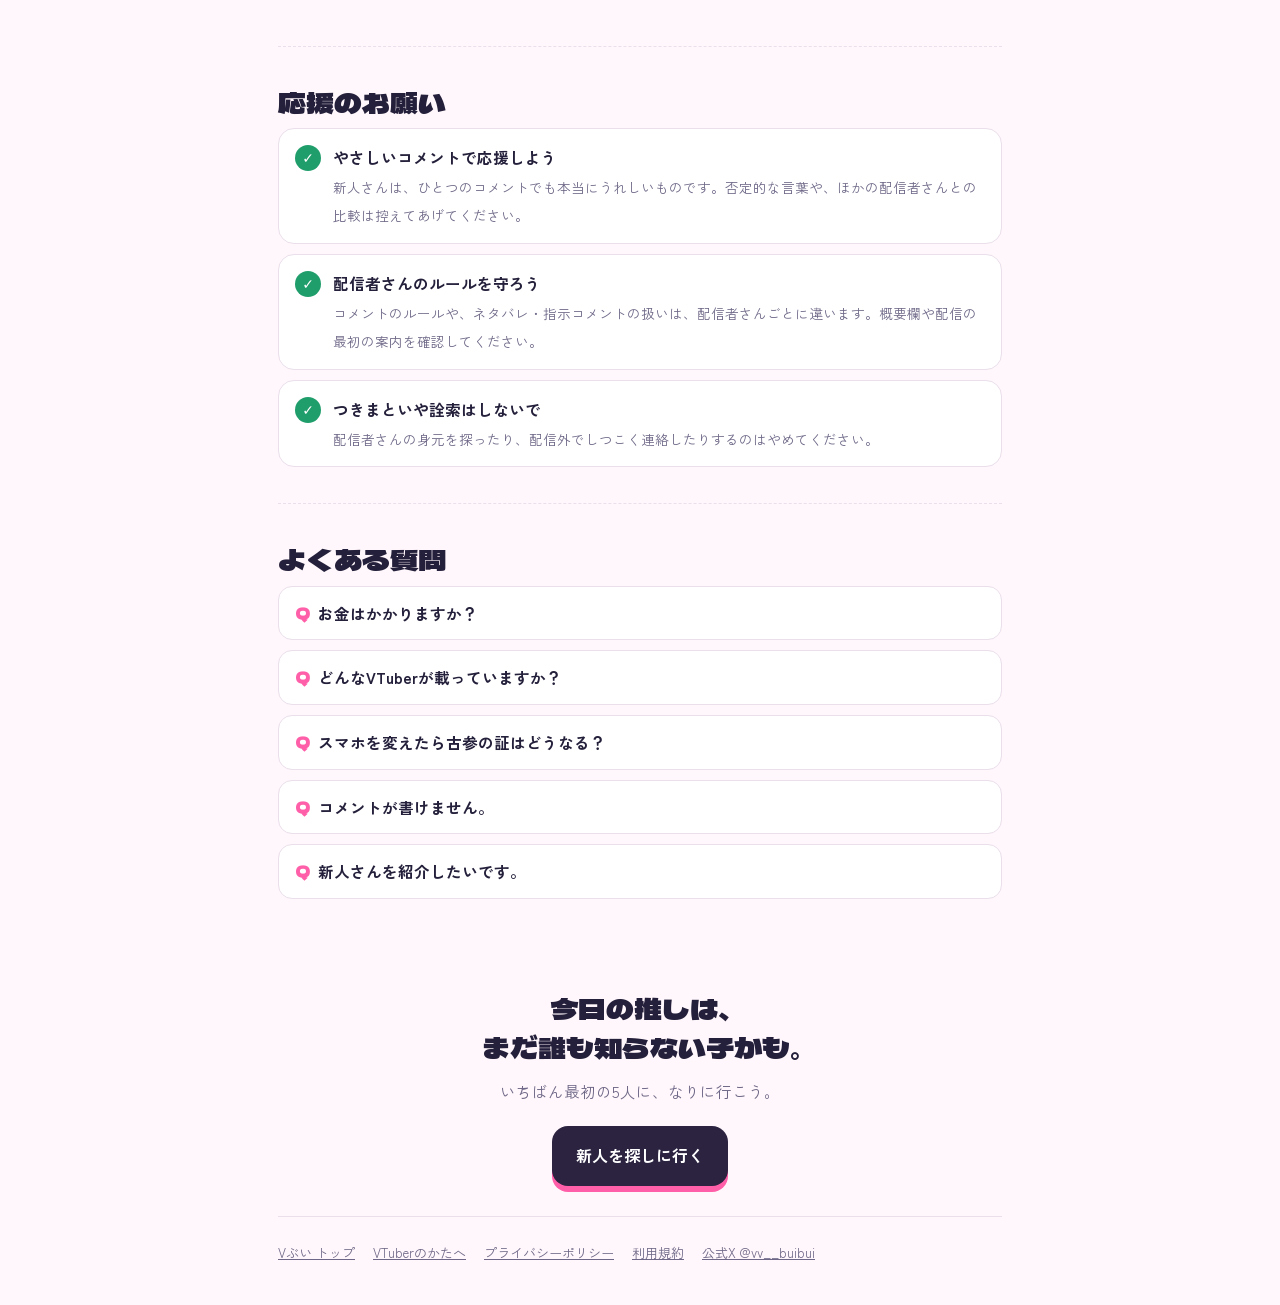
==== commit 37f99568: "アカウントを全員Googleログインに統一：リスナー/VTuber登録シート、推し・古参の証をアカウント保存、マイページを役割別に、コラボ申請→OKでX連絡、運営用の表示切替 Co-Authored-" ====
--- a/for-listener.html
+++ b/for-listener.html
@@ -27,7 +27,7 @@
   <h1>まだ誰も知らない推しを、<br><em>いちばん最初に。</em></h1>
   <p>Vぶいは、デビューしたての個人勢VTuberだけが集まる場所。<br>これから伸びる子を見つけて、いちばん最初から応援できます。</p>
   <a class="cta" href="./">新人を探しに行く</a>
-  <span class="cta-note">登録なし・無料ですぐ使えます</span>
+  <span class="cta-note">見るだけなら登録なしでOK・推しリストは無料のリスナー登録で使えます</span>
 </div>
 
 <section>
@@ -54,7 +54,7 @@
     <div class="badge"><span class="em">👀</span><h3>配信に来た回数</h3><p>配信中の枠を見に行った回数が、推しごとに記録されます。</p><span class="ex">例：配信に12回</span></div>
     <div class="badge"><span class="em">📈</span><h3>推しの成長記録</h3><p>出会った時の登録者数と、いまの登録者数を比べて、どれだけ伸びたかがわかります。</p><span class="ex">例：いまは500人。270人ふえました！</span></div>
   </div>
-  <div class="note-box">古参の証は、マイページの「古参の証」から<b>𝕏でシェア</b>できます。「○○を登録者230人の頃から応援してます！」と自慢しちゃいましょう。<br><span style="font-size:12.5px;color:var(--muted)">※ いまは、この端末のブラウザに保存されます。機種変更やブラウザのデータを消すと消えてしまうので注意してください。</span></div>
+  <div class="note-box">古参の証は、マイページの「古参の証」から<b>𝕏でシェア</b>できます。「○○を登録者230人の頃から応援してます！」と自慢しちゃいましょう。<br><span style="font-size:12.5px;color:var(--muted)">※ 推しリストと古参の証はアカウントに保存されるので、スマホを変えても消えません。</span></div>
 </section>
 
 <section>
@@ -72,7 +72,7 @@
 
 <section class="guide">
   <h2>こんなふうに楽しめます</h2>
-  <h3>① 気になる子を見つけたら「推しリストに入れる」</h3>
+  <h3>① 気になる子を見つけたら「推しリストに入れる」（無料のリスナー登録で使えます）</h3>
   <p>その瞬間に古参の証が付きます。登録者が少ないうちに入れるほど、自慢できる証になります。</p>
   <h3>② 特に応援したい3人は「★最推し」に</h3>
   <p>推しリストに入れた子のカードで「☆ 最推しにする」を押すと、最推しになります（3人まで）。救援要請がたくさん出ているときも、<b>最推しの救援がいちばん上</b>に出るので見逃しません。</p>
@@ -98,9 +98,9 @@
 
 <section class="faq">
   <h2>よくある質問</h2>
-  <details><summary>お金はかかりますか？</summary><p>かかりません。登録もいりません。</p></details>
+  <details><summary>お金はかかりますか？</summary><p>基本利用は無料です。配信を見るだけなら登録もいりません。推しリスト・古参の証・通知は、Googleのアカウントで無料のリスナー登録をすると使えます。</p></details>
   <details><summary>どんなVTuberが載っていますか？</summary><p>YouTubeで配信している、デビューしたての個人勢VTuberです。大手事務所の方、AIの自動配信、切り抜きチャンネルは載せていません。</p></details>
-  <details><summary>古参の証が消えてしまいました。</summary><p>いまはこの端末のブラウザに保存しているため、機種変更やブラウザのデータ削除で消えてしまいます。今後、アカウントに保存できるようにする予定です。</p></details>
+  <details><summary>スマホを変えたら古参の証はどうなる？</summary><p>アカウントに保存されているので、新しいスマホで同じGoogleアカウントにログインすれば、そのまま引き継げます。</p></details>
   <details><summary>コメントが書けません。</summary><p>YouTubeにログインしていないと書けません。iPhoneでは、配信画面の「コメントする（YouTubeアプリで開く）」から書いてください。また、配信者さんがチャットをオフにしている枠もあります。</p></details>
   <details><summary>新人さんを紹介したいです。</summary><p>公式X（@vv__buibui）に教えてください。条件に合えば名鑑に追加します。</p></details>
 </section>
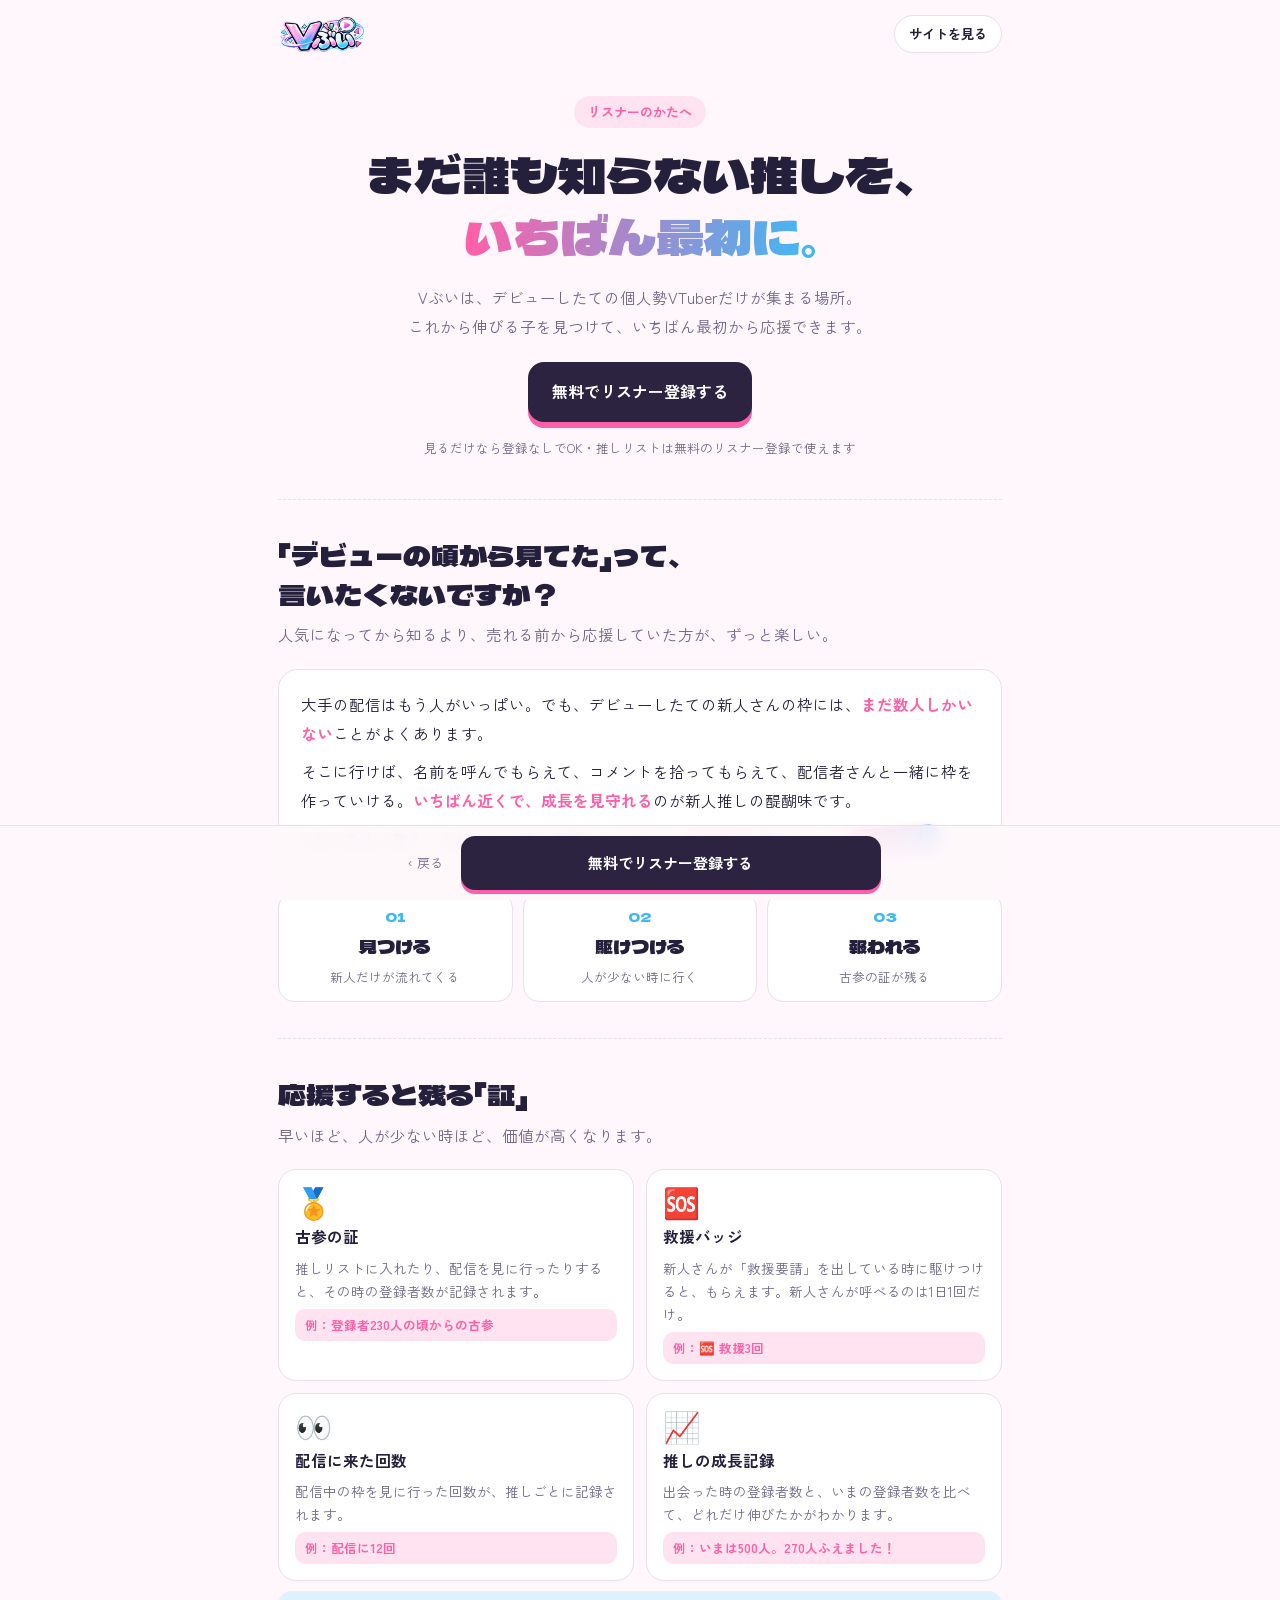
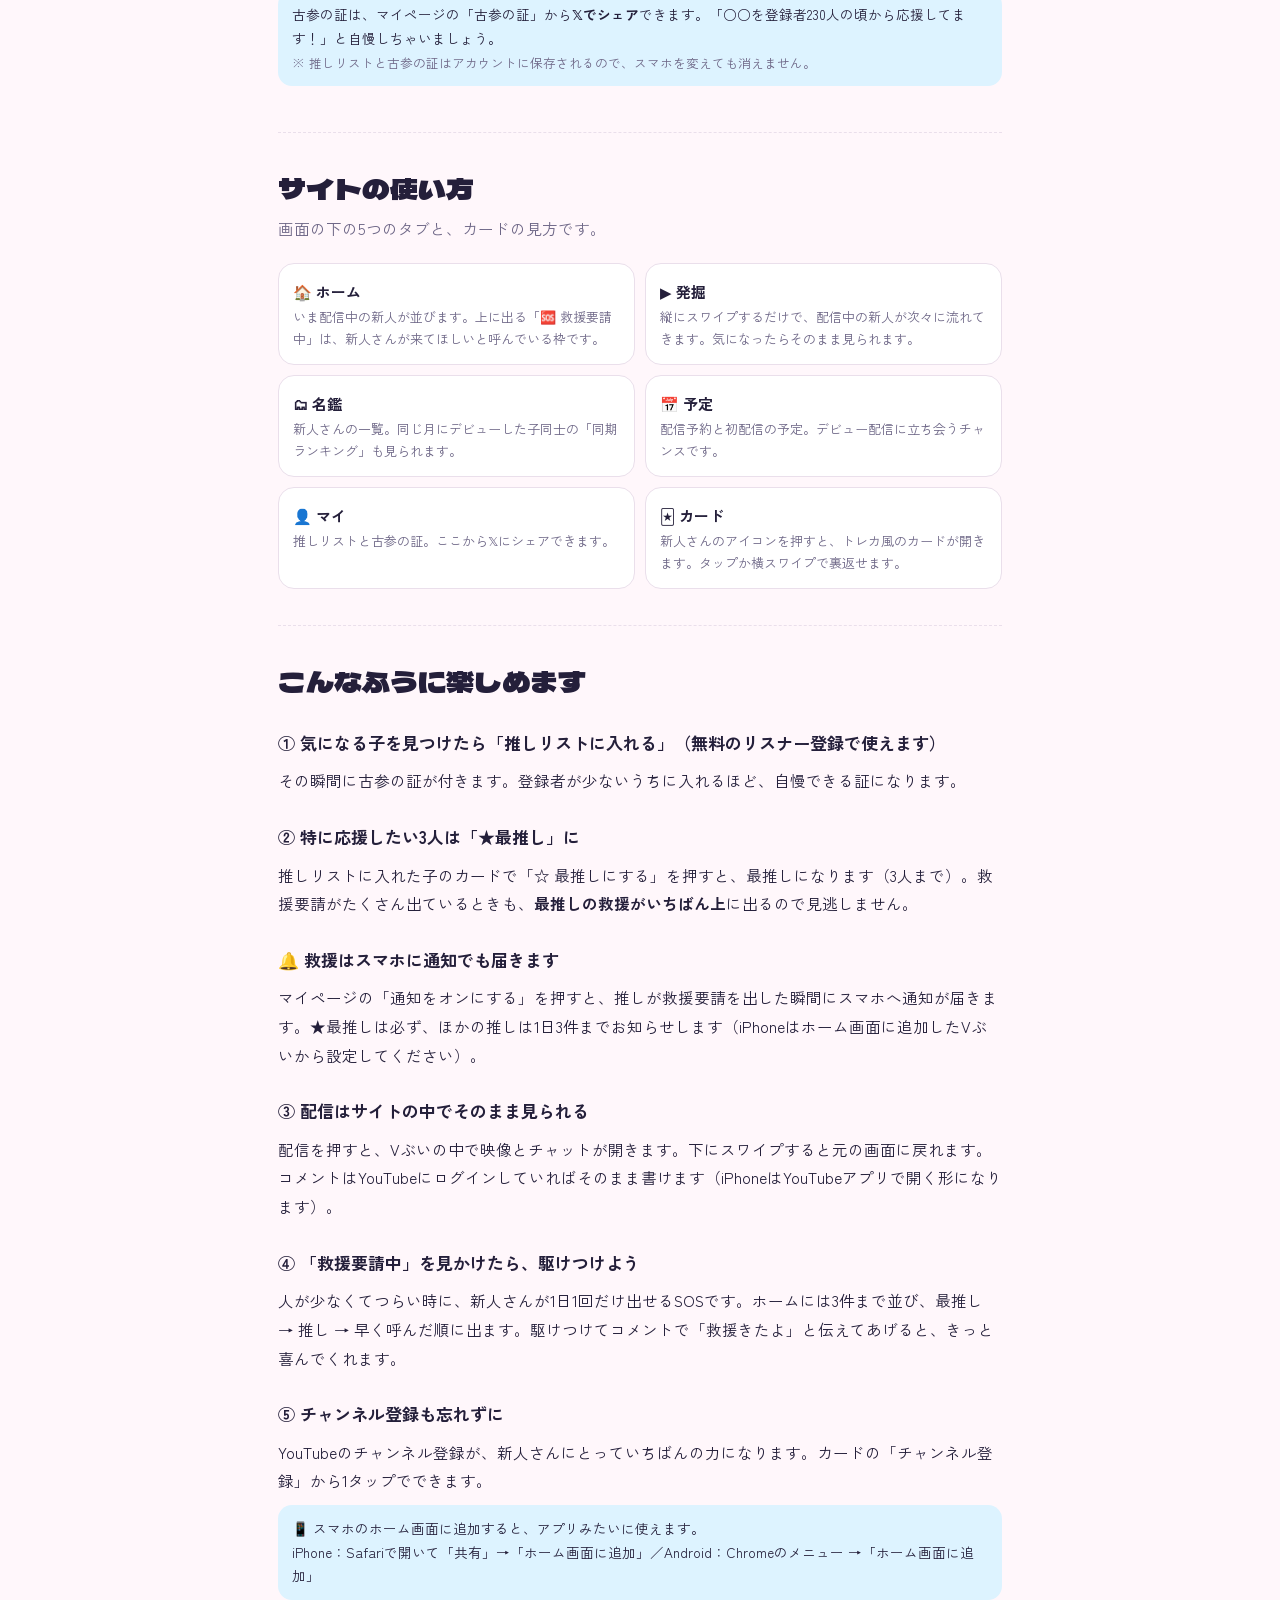
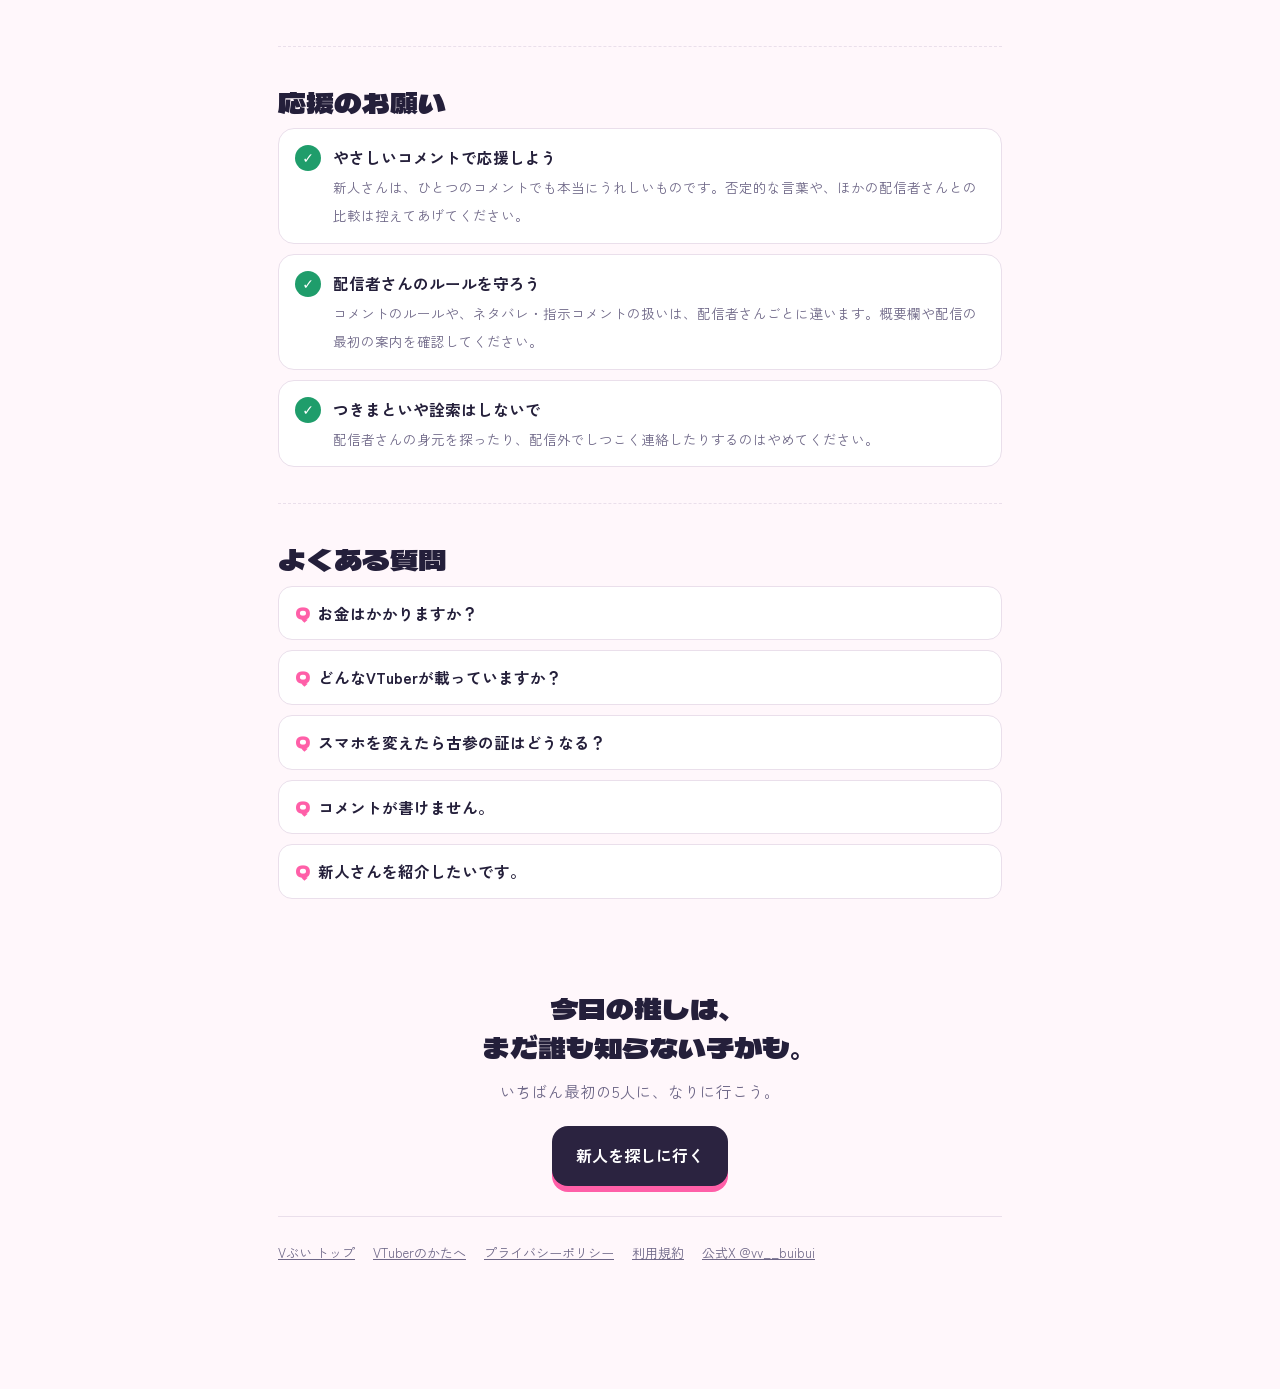
==== commit 2db20b2d: "発掘を自前のページめくりにしてループ対応・センタリング修正、音のオンオフをホームと発掘で共有、登録シートから各LPへ、LPに固定の登録ボタン Co-Authored-By: Claude Opus 5" ====
--- a/for-listener.html
+++ b/for-listener.html
@@ -26,7 +26,7 @@
   <span class="kicker">リスナーのかたへ</span>
   <h1>まだ誰も知らない推しを、<br><em>いちばん最初に。</em></h1>
   <p>Vぶいは、デビューしたての個人勢VTuberだけが集まる場所。<br>これから伸びる子を見つけて、いちばん最初から応援できます。</p>
-  <a class="cta" href="./">新人を探しに行く</a>
+  <a class="cta" href="./?go=listener">無料でリスナー登録する</a>
   <span class="cta-note">見るだけなら登録なしでOK・推しリストは無料のリスナー登録で使えます</span>
 </div>
 
@@ -119,5 +119,6 @@
   <a href="https://x.com/vv__buibui" target="_blank" rel="noopener">公式X @vv__buibui</a>
 </footer>
 </div>
+<div class="joinbar"><a class="b" href="./" onclick="if(history.length>1&&document.referrer.indexOf(location.host)>=0){history.back();return false}">‹ 戻る</a><a class="j" href="./?go=listener">無料でリスナー登録する</a></div>
 </body>
 </html>
--- a/lp.css
+++ b/lp.css
@@ -105,3 +105,8 @@
 .soon-box b{color:var(--ink)}
 .cta.alt{background:var(--surface);color:var(--ink);border:2px solid var(--navy);box-shadow:0 6px 0 var(--sky)}
 @media (max-width:520px){.badges,.tabs4{grid-template-columns:1fr}}
+
+.joinbar{position:fixed;left:0;right:0;bottom:0;z-index:30;background:color-mix(in srgb,var(--bg) 88%,transparent);backdrop-filter:blur(10px);-webkit-backdrop-filter:blur(10px);border-top:1px solid var(--line);padding:10px max(16px,env(safe-area-inset-right,0px)) calc(10px + env(safe-area-inset-bottom,0px)) max(16px,env(safe-area-inset-left,0px));display:flex;gap:10px;align-items:center;justify-content:center}
+.joinbar a.j{flex:1;max-width:420px;text-align:center;background:var(--navy);color:#fff;text-decoration:none;font-weight:700;font-size:15px;border-radius:14px;padding:13px 10px;box-shadow:0 4px 0 var(--pink)}
+.joinbar a.b{flex:none;color:var(--muted);font-size:13px;text-decoration:none;padding:8px}
+body{padding-bottom:84px}
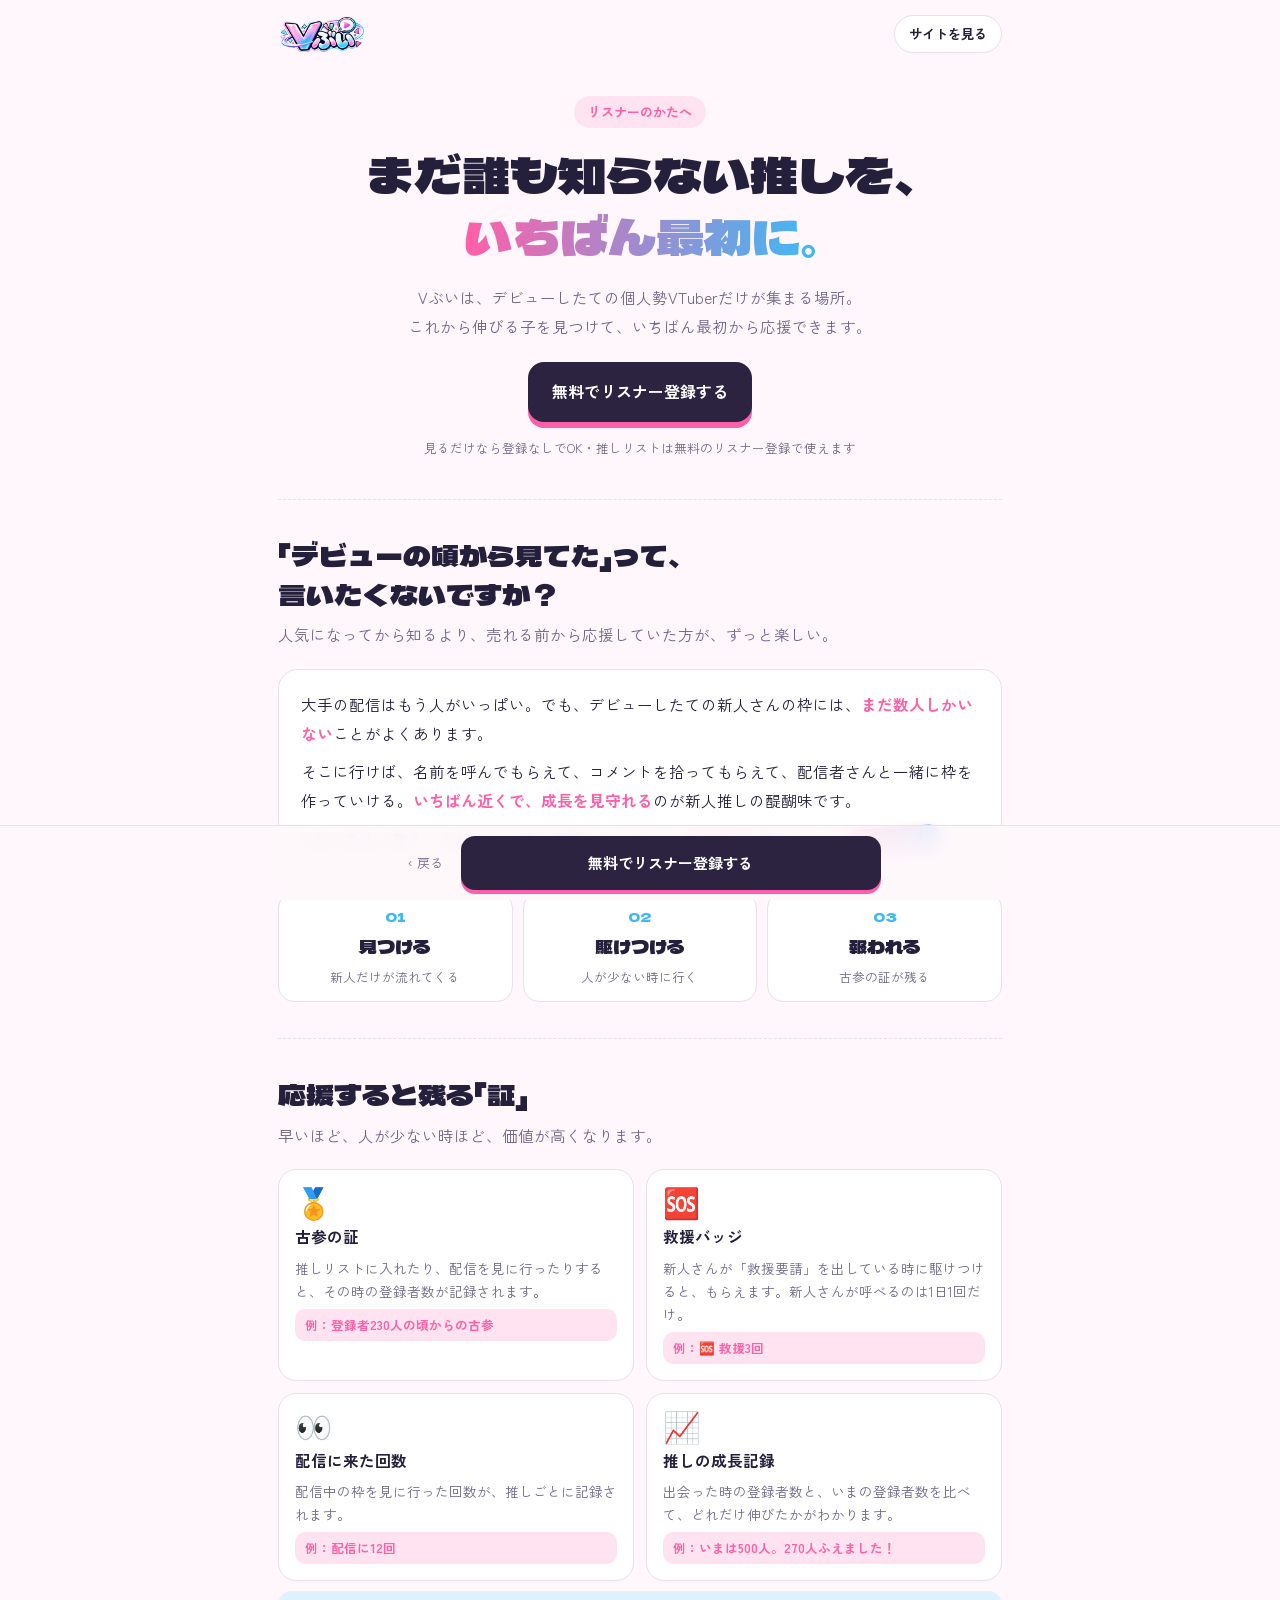
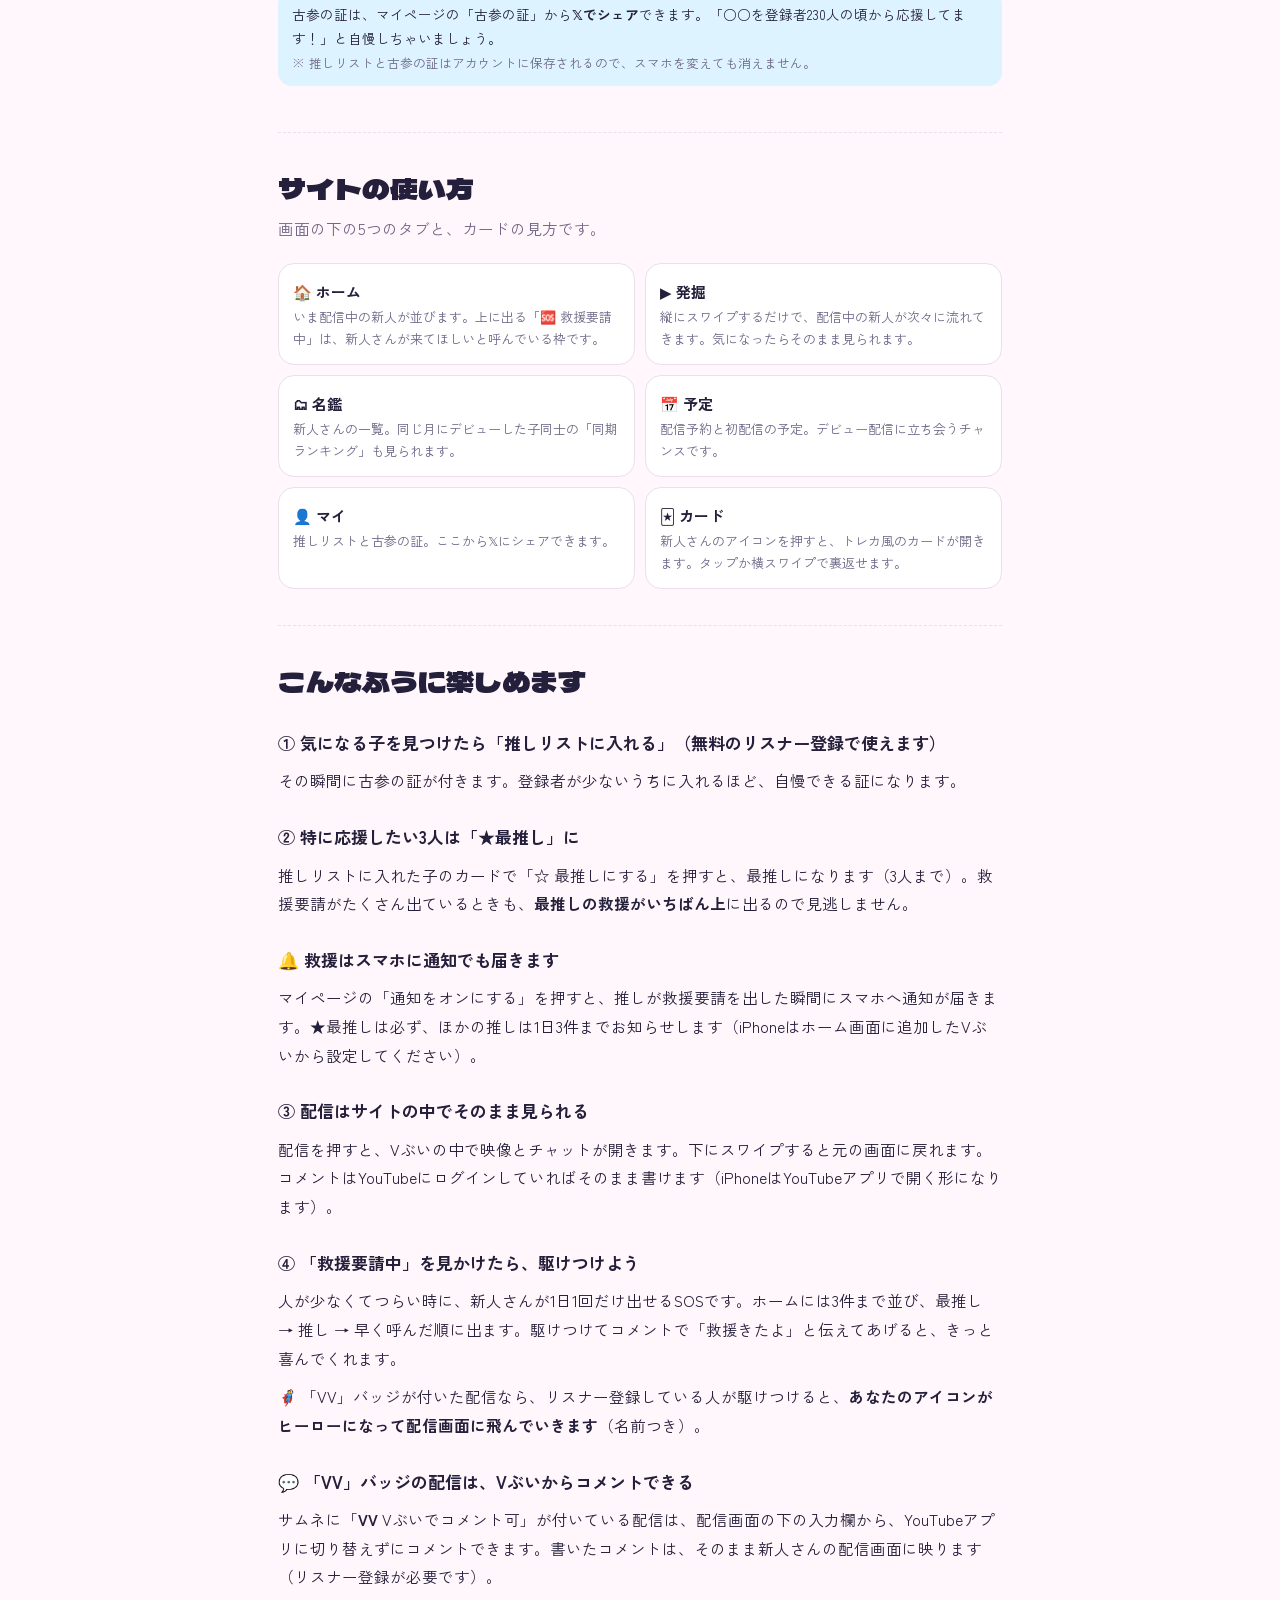
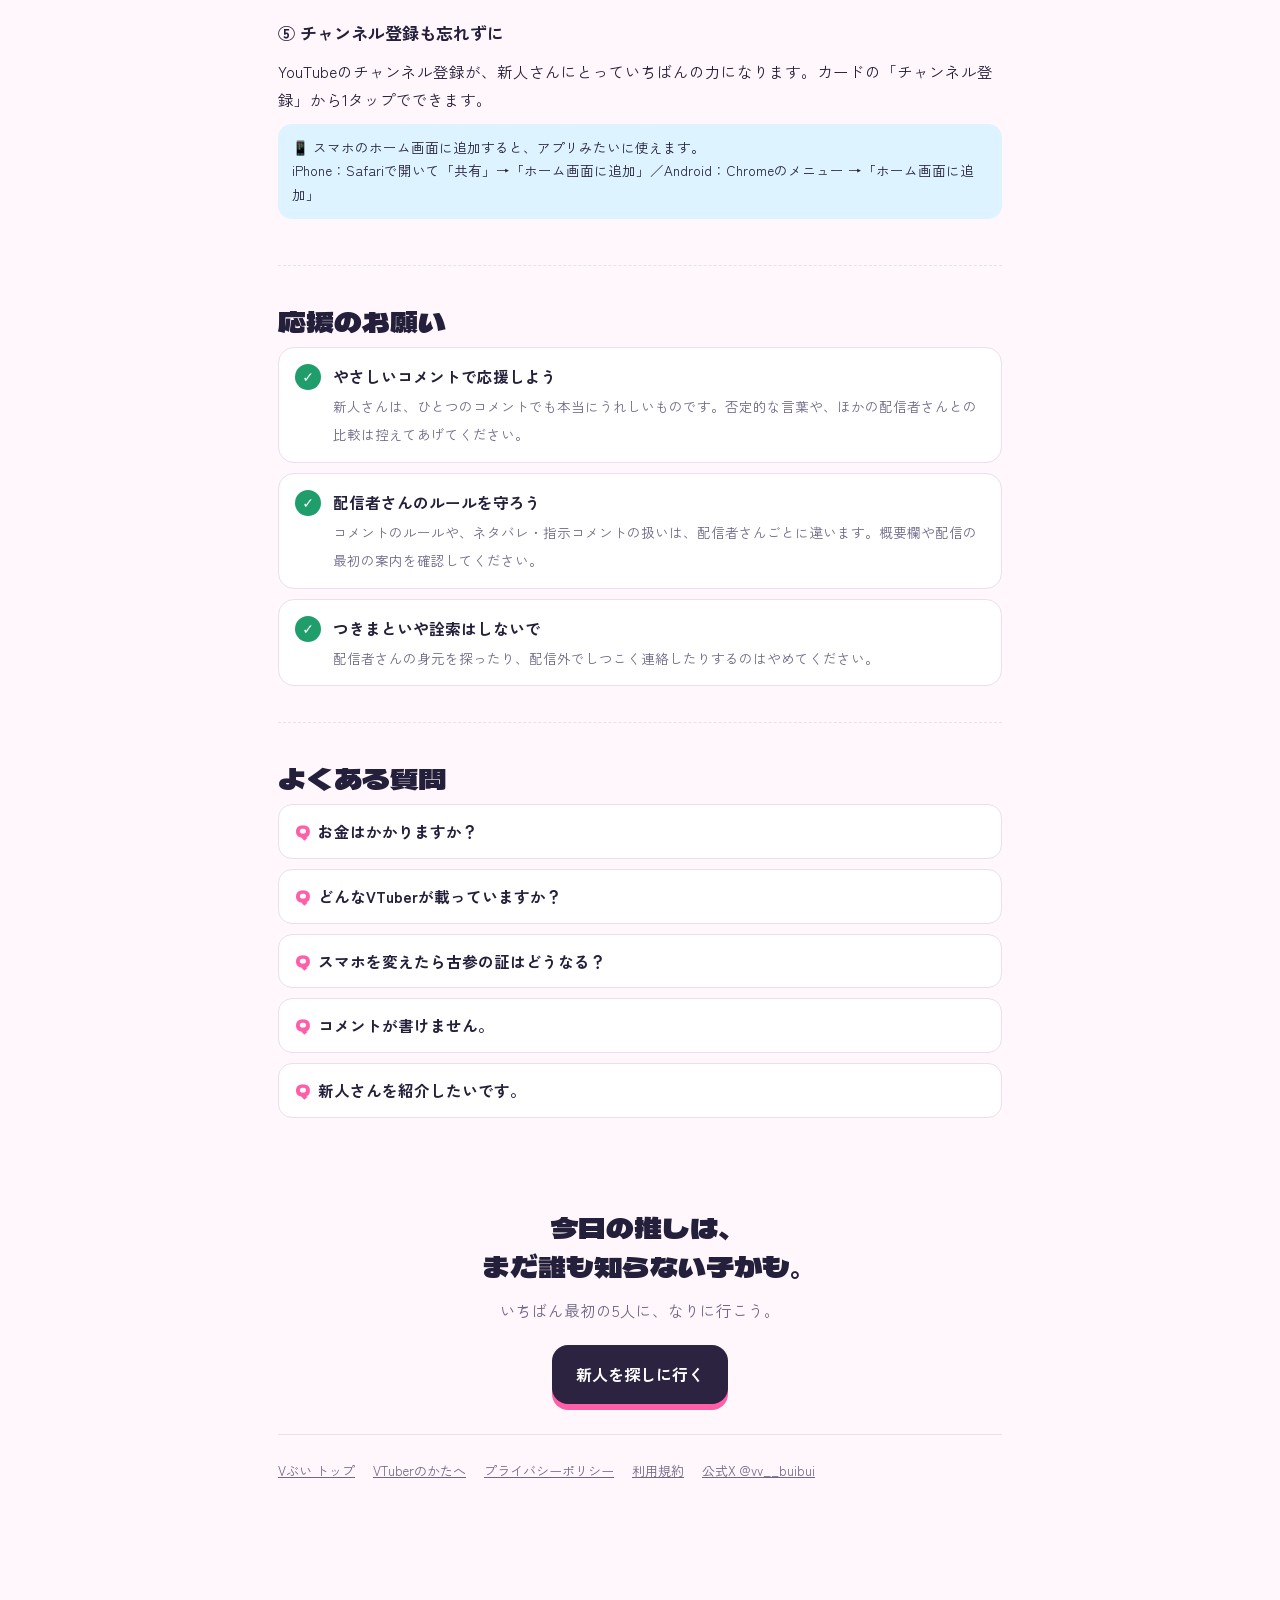
==== commit f58c45fd: "LP：OBS連携（一度設定すれば起動するだけ・わんコメ両対応）、Vぶいからのコメント、救援ヒーローを追記 Co-Authored-By: Claude Opus 5.5 <noreply@anthro" ====
--- a/for-listener.html
+++ b/for-listener.html
@@ -82,6 +82,9 @@
   <p>配信を押すと、Vぶいの中で映像とチャットが開きます。下にスワイプすると元の画面に戻れます。コメントはYouTubeにログインしていればそのまま書けます（iPhoneはYouTubeアプリで開く形になります）。</p>
   <h3>④ 「救援要請中」を見かけたら、駆けつけよう</h3>
   <p>人が少なくてつらい時に、新人さんが1日1回だけ出せるSOSです。ホームには3件まで並び、最推し → 推し → 早く呼んだ順に出ます。駆けつけてコメントで「救援きたよ」と伝えてあげると、きっと喜んでくれます。</p>
+  <p>🦸 「VV」バッジが付いた配信なら、リスナー登録している人が駆けつけると、<b>あなたのアイコンがヒーローになって配信画面に飛んでいきます</b>（名前つき）。</p>
+  <h3>💬 「VV」バッジの配信は、Vぶいからコメントできる</h3>
+  <p>サムネに「<b>VV</b> Vぶいでコメント可」が付いている配信は、配信画面の下の入力欄から、YouTubeアプリに切り替えずにコメントできます。書いたコメントは、そのまま新人さんの配信画面に映ります（リスナー登録が必要です）。</p>
   <h3>⑤ チャンネル登録も忘れずに</h3>
   <p>YouTubeのチャンネル登録が、新人さんにとっていちばんの力になります。カードの「チャンネル登録」から1タップでできます。</p>
   <div class="note-box">📱 スマホのホーム画面に追加すると、アプリみたいに使えます。<br>iPhone：Safariで開いて「共有」→「ホーム画面に追加」／Android：Chromeのメニュー →「ホーム画面に追加」</div>
@@ -120,5 +123,13 @@
 </footer>
 </div>
 <div class="joinbar"><a class="b" href="./" onclick="if(history.length>1&&document.referrer.indexOf(location.host)>=0){history.back();return false}">‹ 戻る</a><a class="j" href="./?go=listener">無料でリスナー登録する</a></div>
+<script>
+(function(){var emb=window.parent!==window;if(emb)document.documentElement.classList.add("emb");
+document.addEventListener("click",function(e){var a=e.target.closest("a[href]");if(!a||!emb)return;var h=a.getAttribute("href");var m=h.match(/^\.\/\?go=(listener|vtuber)/);
+if(m){e.preventDefault();parent.postMessage({vbui:"join",role:m[1]},location.origin);return}
+if(h==="./"||h.indexOf("./?")===0){e.preventDefault();parent.postMessage({vbui:"close"},location.origin);return}
+if(/^(for-|guide-|privacy|terms)/.test(h)){return}
+},true);})();
+</script>
 </body>
 </html>
--- a/lp.css
+++ b/lp.css
@@ -110,3 +110,9 @@
 .joinbar a.j{flex:1;max-width:420px;text-align:center;background:var(--navy);color:#fff;text-decoration:none;font-weight:700;font-size:15px;border-radius:14px;padding:13px 10px;box-shadow:0 4px 0 var(--pink)}
 .joinbar a.b{flex:none;color:var(--muted);font-size:13px;text-decoration:none;padding:8px}
 body{padding-bottom:84px}
+
+header.top{padding-top:max(14px,calc(env(safe-area-inset-top,0px) + 6px))}
+html.emb header.top{display:none}
+html.emb .hero{padding-top:18px}
+html.emb .joinbar a.b{display:none}
+html.emb body{padding-bottom:calc(84px + env(safe-area-inset-bottom,0px))}
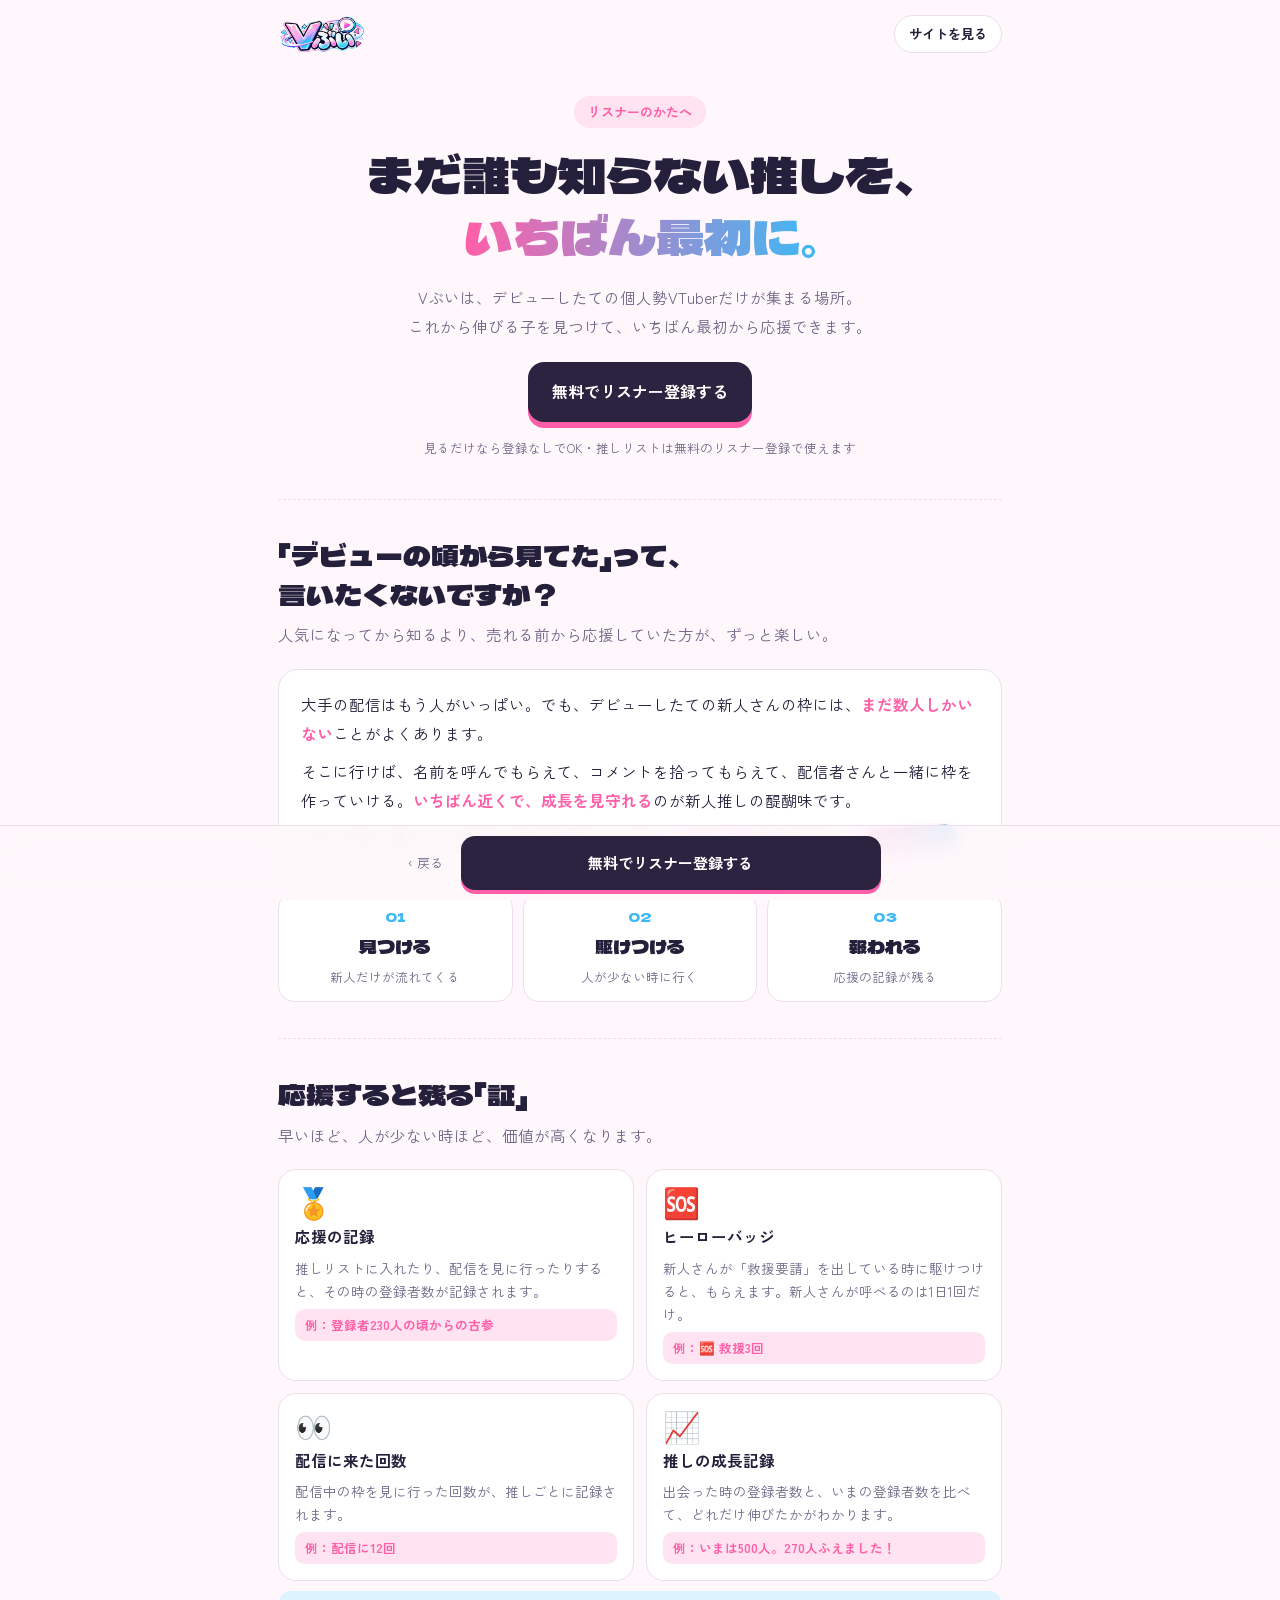
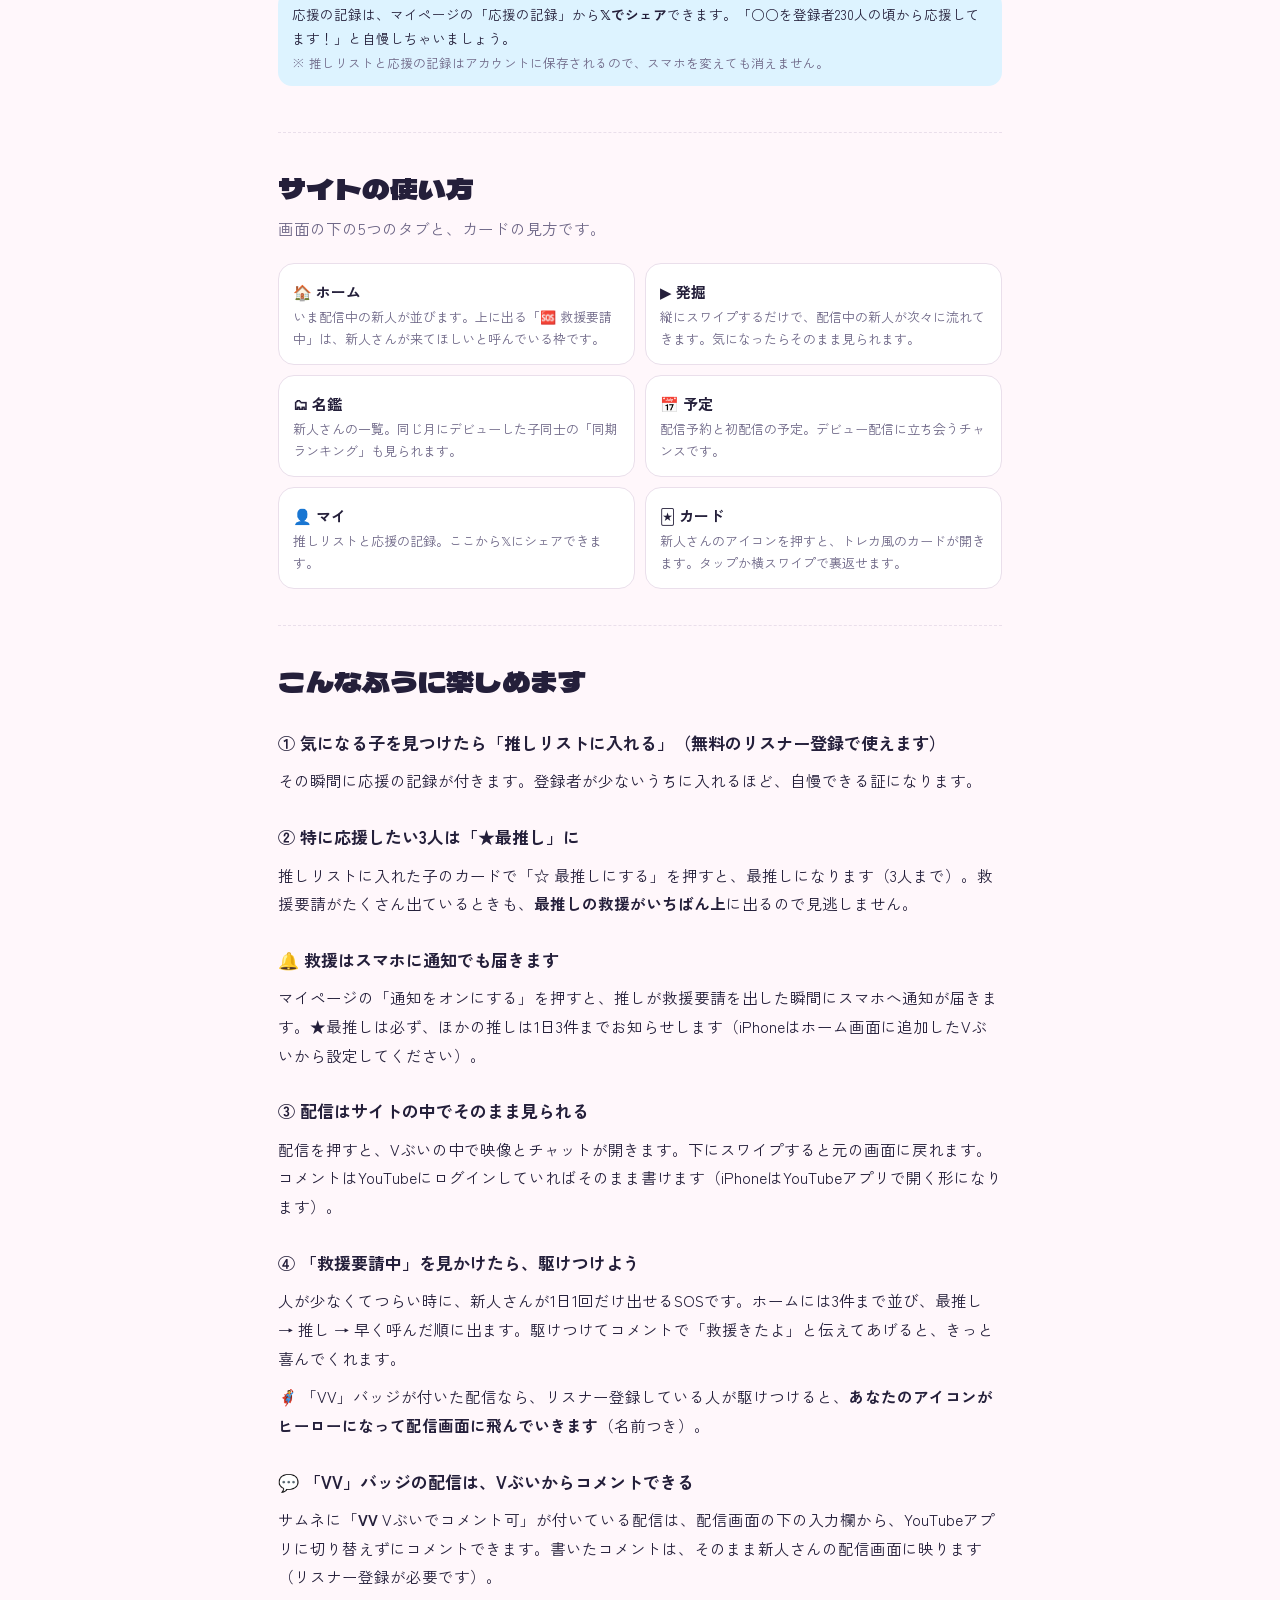
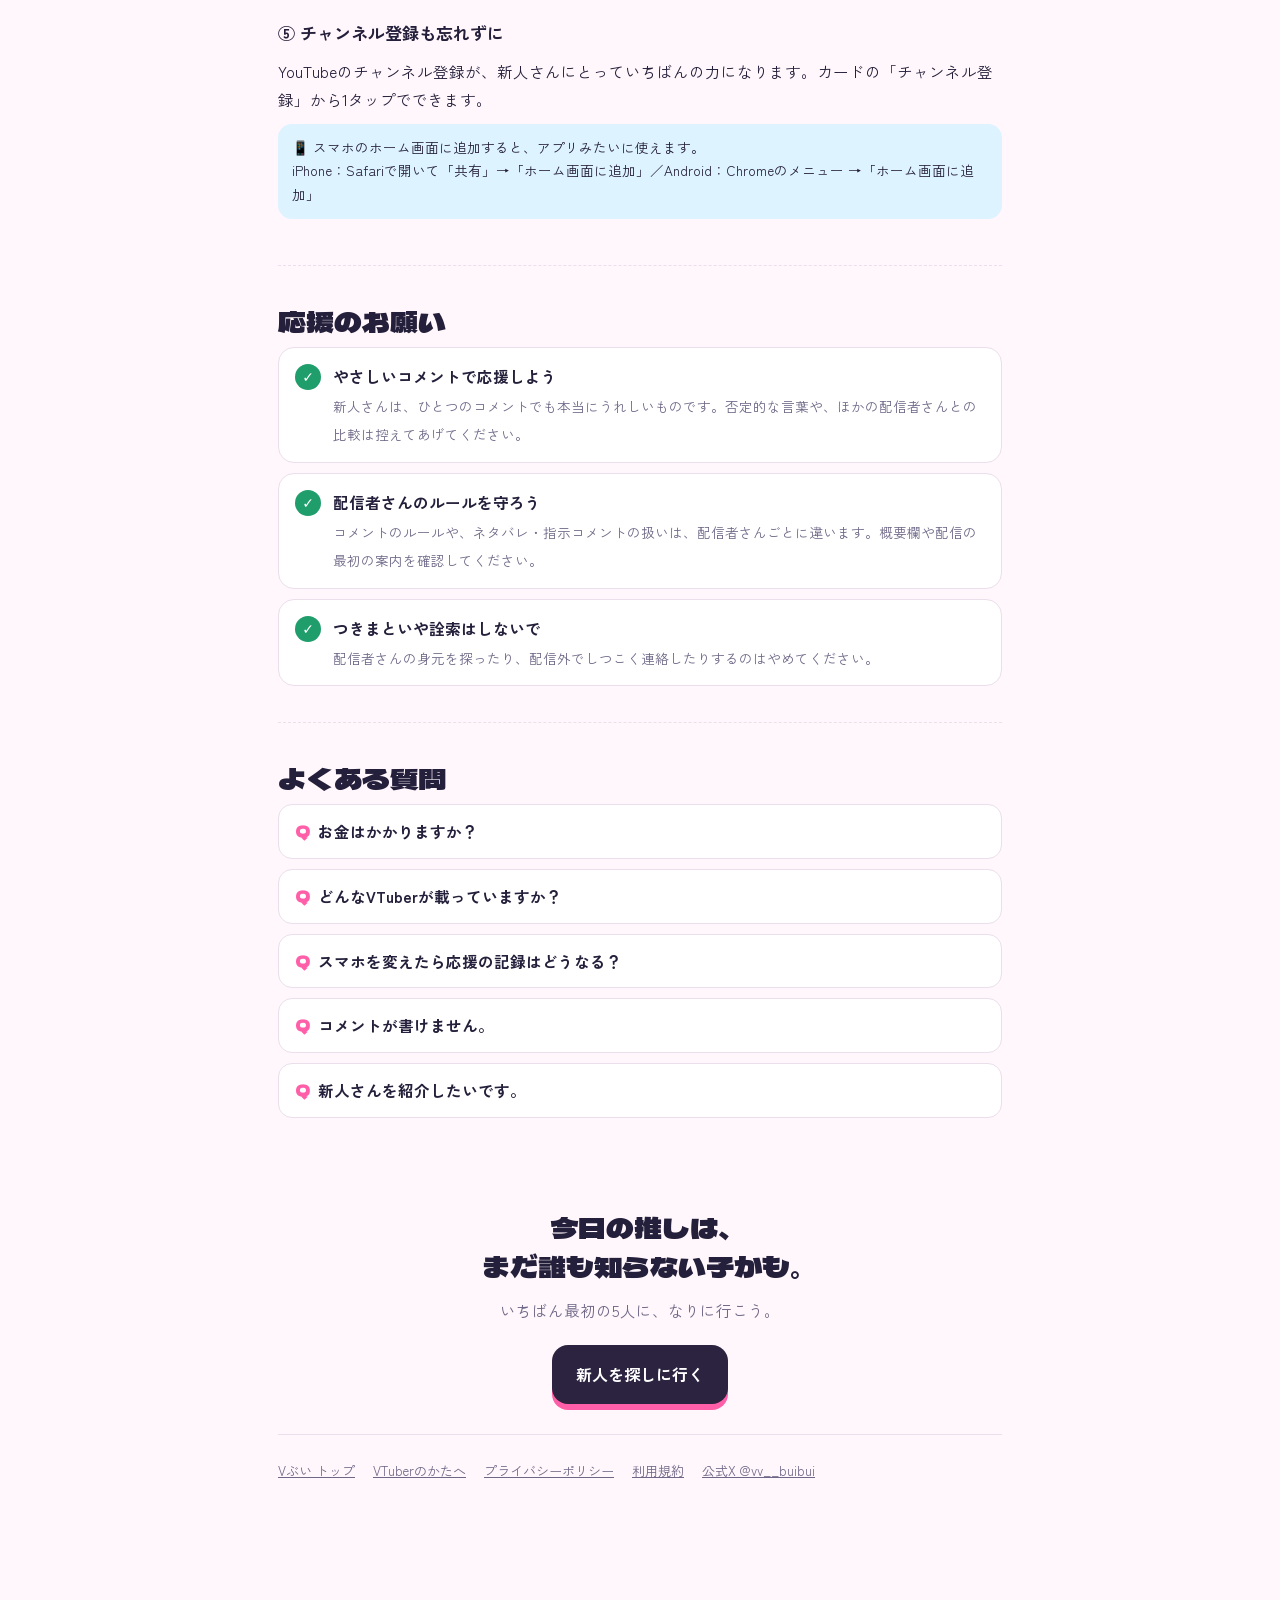
==== commit 157929cf: "言い回しの変更：応援の記録・ヒーローどこだ〜！・ヒーロー募集中！・ヒーローバッジ Co-Authored-By: Claude Opus 5.5 <noreply@anthropic.com> Cla" ====
--- a/for-listener.html
+++ b/for-listener.html
@@ -4,7 +4,7 @@
 <meta charset="utf-8">
 <meta name="viewport" content="width=device-width,initial-scale=1,viewport-fit=cover">
 <title>リスナーのかたへ｜Vぶい</title>
-<meta name="description" content="まだ誰も知らない新人VTuberを、いちばん最初に見つけよう。Vぶいは、デビューしたての個人勢VTuberだけが集まる場所です。早く応援した人ほど「古参の証」が残ります。">
+<meta name="description" content="まだ誰も知らない新人VTuberを、いちばん最初に見つけよう。Vぶいは、デビューしたての個人勢VTuberだけが集まる場所です。早く応援した人ほど「応援の記録」が残ります。">
 <meta property="og:title" content="リスナーのかたへ｜Vぶい">
 <meta property="og:description" content="これから伸びる新人VTuberを見つけて、いちばん最初から応援しよう。目指せ古参！">
 <meta property="og:image" content="https://vvbuibui.com/icon-512.png">
@@ -36,12 +36,12 @@
   <div class="story">
     <p>大手の配信はもう人がいっぱい。でも、デビューしたての新人さんの枠には、<b>まだ数人しかいない</b>ことがよくあります。</p>
     <p>そこに行けば、名前を呼んでもらえて、コメントを拾ってもらえて、配信者さんと一緒に枠を作っていける。<b>いちばん近くで、成長を見守れる</b>のが新人推しの醍醐味です。</p>
-    <p>Vぶいでは、早く・人が少ない時に応援した人ほど、<b>古参の証</b>が残ります。<span class="pop">目指せ古参！</span></p>
+    <p>Vぶいでは、早く・人が少ない時に応援した人ほど、<b>応援の記録</b>が残ります。<span class="pop">目指せ古参！</span></p>
   </div>
   <div class="cycle">
     <div><span class="n">01</span><b>見つける</b><span>新人だけが流れてくる</span></div>
     <div><span class="n">02</span><b>駆けつける</b><span>人が少ない時に行く</span></div>
-    <div><span class="n">03</span><b>報われる</b><span>古参の証が残る</span></div>
+    <div><span class="n">03</span><b>報われる</b><span>応援の記録が残る</span></div>
   </div>
 </section>
 
@@ -49,12 +49,12 @@
   <h2>応援すると残る「証」</h2>
   <p class="lead">早いほど、人が少ない時ほど、価値が高くなります。</p>
   <div class="badges">
-    <div class="badge"><span class="em">🏅</span><h3>古参の証</h3><p>推しリストに入れたり、配信を見に行ったりすると、その時の登録者数が記録されます。</p><span class="ex">例：登録者230人の頃からの古参</span></div>
-    <div class="badge"><span class="em">🆘</span><h3>救援バッジ</h3><p>新人さんが「救援要請」を出している時に駆けつけると、もらえます。新人さんが呼べるのは1日1回だけ。</p><span class="ex">例：🆘 救援3回</span></div>
+    <div class="badge"><span class="em">🏅</span><h3>応援の記録</h3><p>推しリストに入れたり、配信を見に行ったりすると、その時の登録者数が記録されます。</p><span class="ex">例：登録者230人の頃からの古参</span></div>
+    <div class="badge"><span class="em">🆘</span><h3>ヒーローバッジ</h3><p>新人さんが「救援要請」を出している時に駆けつけると、もらえます。新人さんが呼べるのは1日1回だけ。</p><span class="ex">例：🆘 救援3回</span></div>
     <div class="badge"><span class="em">👀</span><h3>配信に来た回数</h3><p>配信中の枠を見に行った回数が、推しごとに記録されます。</p><span class="ex">例：配信に12回</span></div>
     <div class="badge"><span class="em">📈</span><h3>推しの成長記録</h3><p>出会った時の登録者数と、いまの登録者数を比べて、どれだけ伸びたかがわかります。</p><span class="ex">例：いまは500人。270人ふえました！</span></div>
   </div>
-  <div class="note-box">古参の証は、マイページの「古参の証」から<b>𝕏でシェア</b>できます。「○○を登録者230人の頃から応援してます！」と自慢しちゃいましょう。<br><span style="font-size:12.5px;color:var(--muted)">※ 推しリストと古参の証はアカウントに保存されるので、スマホを変えても消えません。</span></div>
+  <div class="note-box">応援の記録は、マイページの「応援の記録」から<b>𝕏でシェア</b>できます。「○○を登録者230人の頃から応援してます！」と自慢しちゃいましょう。<br><span style="font-size:12.5px;color:var(--muted)">※ 推しリストと応援の記録はアカウントに保存されるので、スマホを変えても消えません。</span></div>
 </section>
 
 <section>
@@ -65,7 +65,7 @@
     <div><b>▶️ 発掘</b><span>縦にスワイプするだけで、配信中の新人が次々に流れてきます。気になったらそのまま見られます。</span></div>
     <div><b>🗂 名鑑</b><span>新人さんの一覧。同じ月にデビューした子同士の「同期ランキング」も見られます。</span></div>
     <div><b>📅 予定</b><span>配信予約と初配信の予定。デビュー配信に立ち会うチャンスです。</span></div>
-    <div><b>👤 マイ</b><span>推しリストと古参の証。ここから𝕏にシェアできます。</span></div>
+    <div><b>👤 マイ</b><span>推しリストと応援の記録。ここから𝕏にシェアできます。</span></div>
     <div><b>🃏 カード</b><span>新人さんのアイコンを押すと、トレカ風のカードが開きます。タップか横スワイプで裏返せます。</span></div>
   </div>
 </section>
@@ -73,7 +73,7 @@
 <section class="guide">
   <h2>こんなふうに楽しめます</h2>
   <h3>① 気になる子を見つけたら「推しリストに入れる」（無料のリスナー登録で使えます）</h3>
-  <p>その瞬間に古参の証が付きます。登録者が少ないうちに入れるほど、自慢できる証になります。</p>
+  <p>その瞬間に応援の記録が付きます。登録者が少ないうちに入れるほど、自慢できる証になります。</p>
   <h3>② 特に応援したい3人は「★最推し」に</h3>
   <p>推しリストに入れた子のカードで「☆ 最推しにする」を押すと、最推しになります（3人まで）。救援要請がたくさん出ているときも、<b>最推しの救援がいちばん上</b>に出るので見逃しません。</p>
   <h3>🔔 救援はスマホに通知でも届きます</h3>
@@ -101,9 +101,9 @@
 
 <section class="faq">
   <h2>よくある質問</h2>
-  <details><summary>お金はかかりますか？</summary><p>基本利用は無料です。配信を見るだけなら登録もいりません。推しリスト・古参の証・通知は、Googleのアカウントで無料のリスナー登録をすると使えます。</p></details>
+  <details><summary>お金はかかりますか？</summary><p>基本利用は無料です。配信を見るだけなら登録もいりません。推しリスト・応援の記録・通知は、Googleのアカウントで無料のリスナー登録をすると使えます。</p></details>
   <details><summary>どんなVTuberが載っていますか？</summary><p>YouTubeで配信している、デビューしたての個人勢VTuberです。大手事務所の方、AIの自動配信、切り抜きチャンネルは載せていません。</p></details>
-  <details><summary>スマホを変えたら古参の証はどうなる？</summary><p>アカウントに保存されているので、新しいスマホで同じGoogleアカウントにログインすれば、そのまま引き継げます。</p></details>
+  <details><summary>スマホを変えたら応援の記録はどうなる？</summary><p>アカウントに保存されているので、新しいスマホで同じGoogleアカウントにログインすれば、そのまま引き継げます。</p></details>
   <details><summary>コメントが書けません。</summary><p>YouTubeにログインしていないと書けません。iPhoneでは、配信画面の「コメントする（YouTubeアプリで開く）」から書いてください。また、配信者さんがチャットをオフにしている枠もあります。</p></details>
   <details><summary>新人さんを紹介したいです。</summary><p>公式X（@vv__buibui）に教えてください。条件に合えば名鑑に追加します。</p></details>
 </section>
